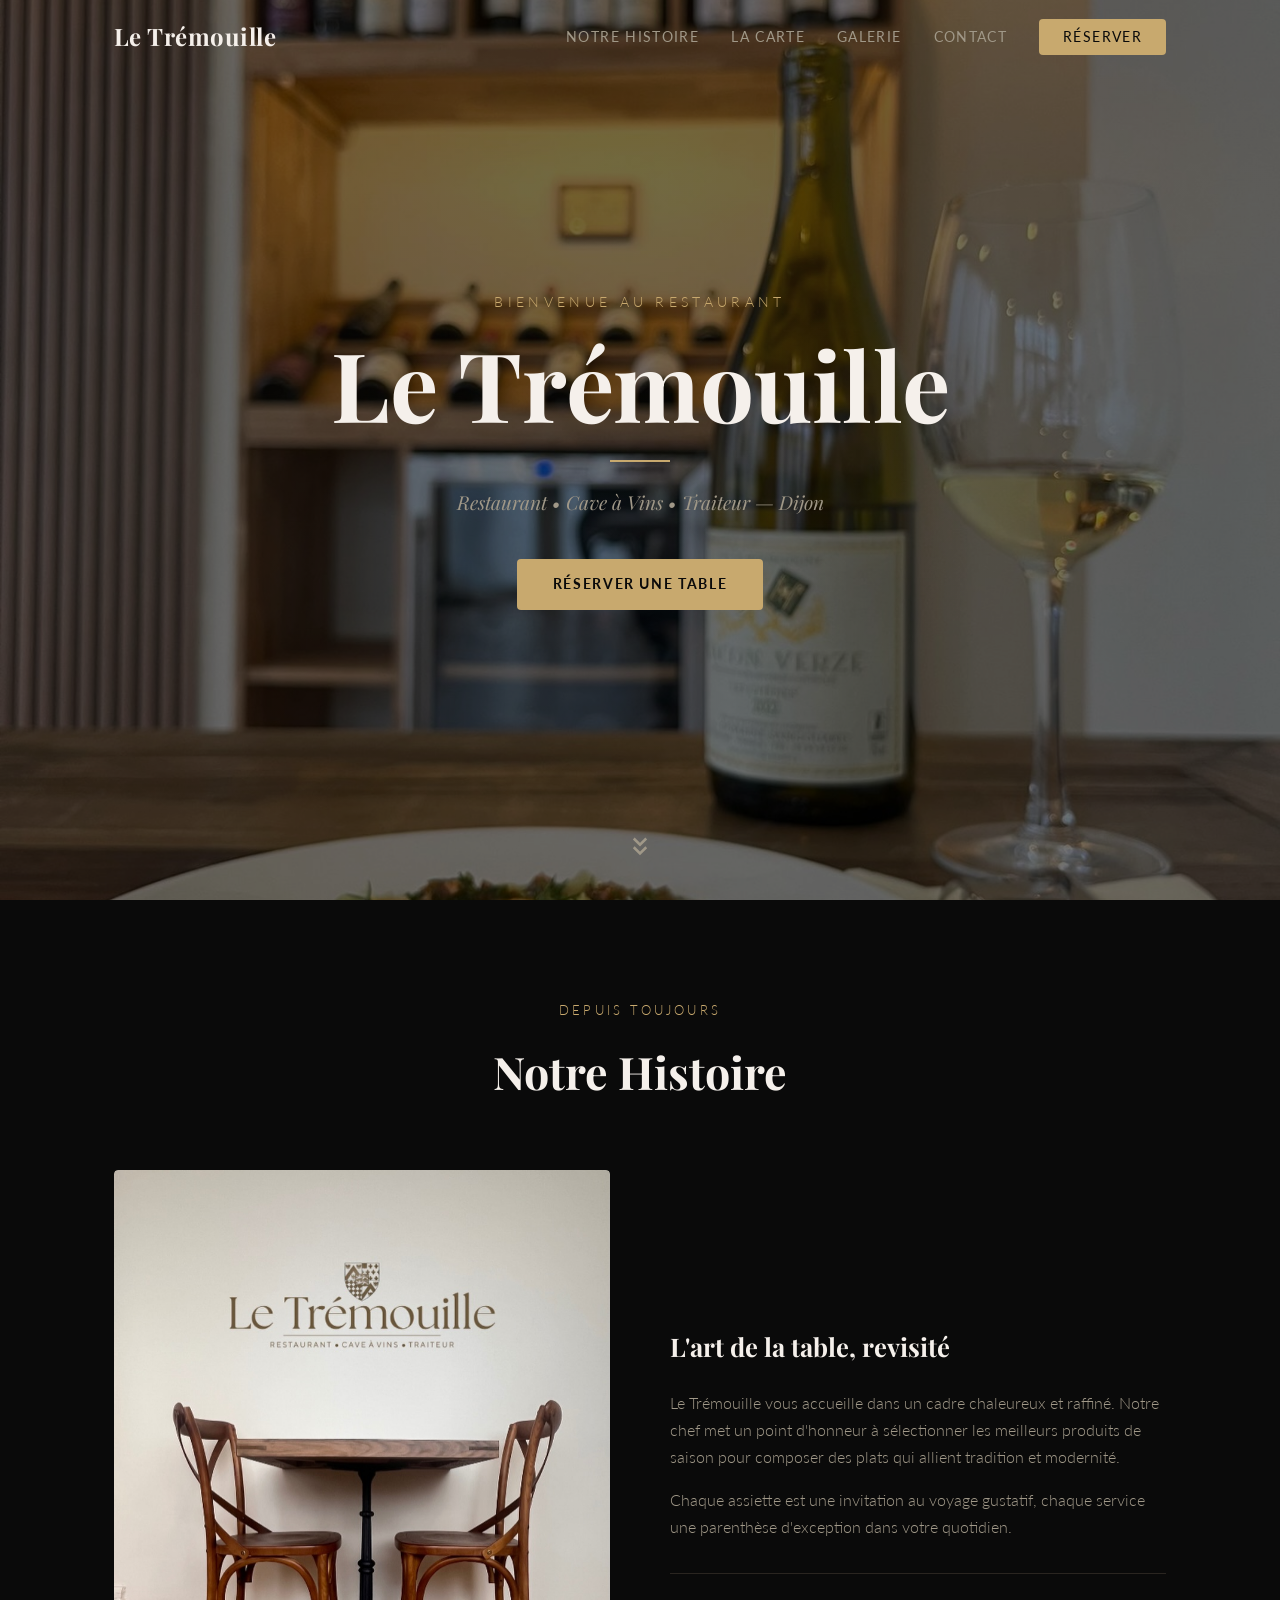
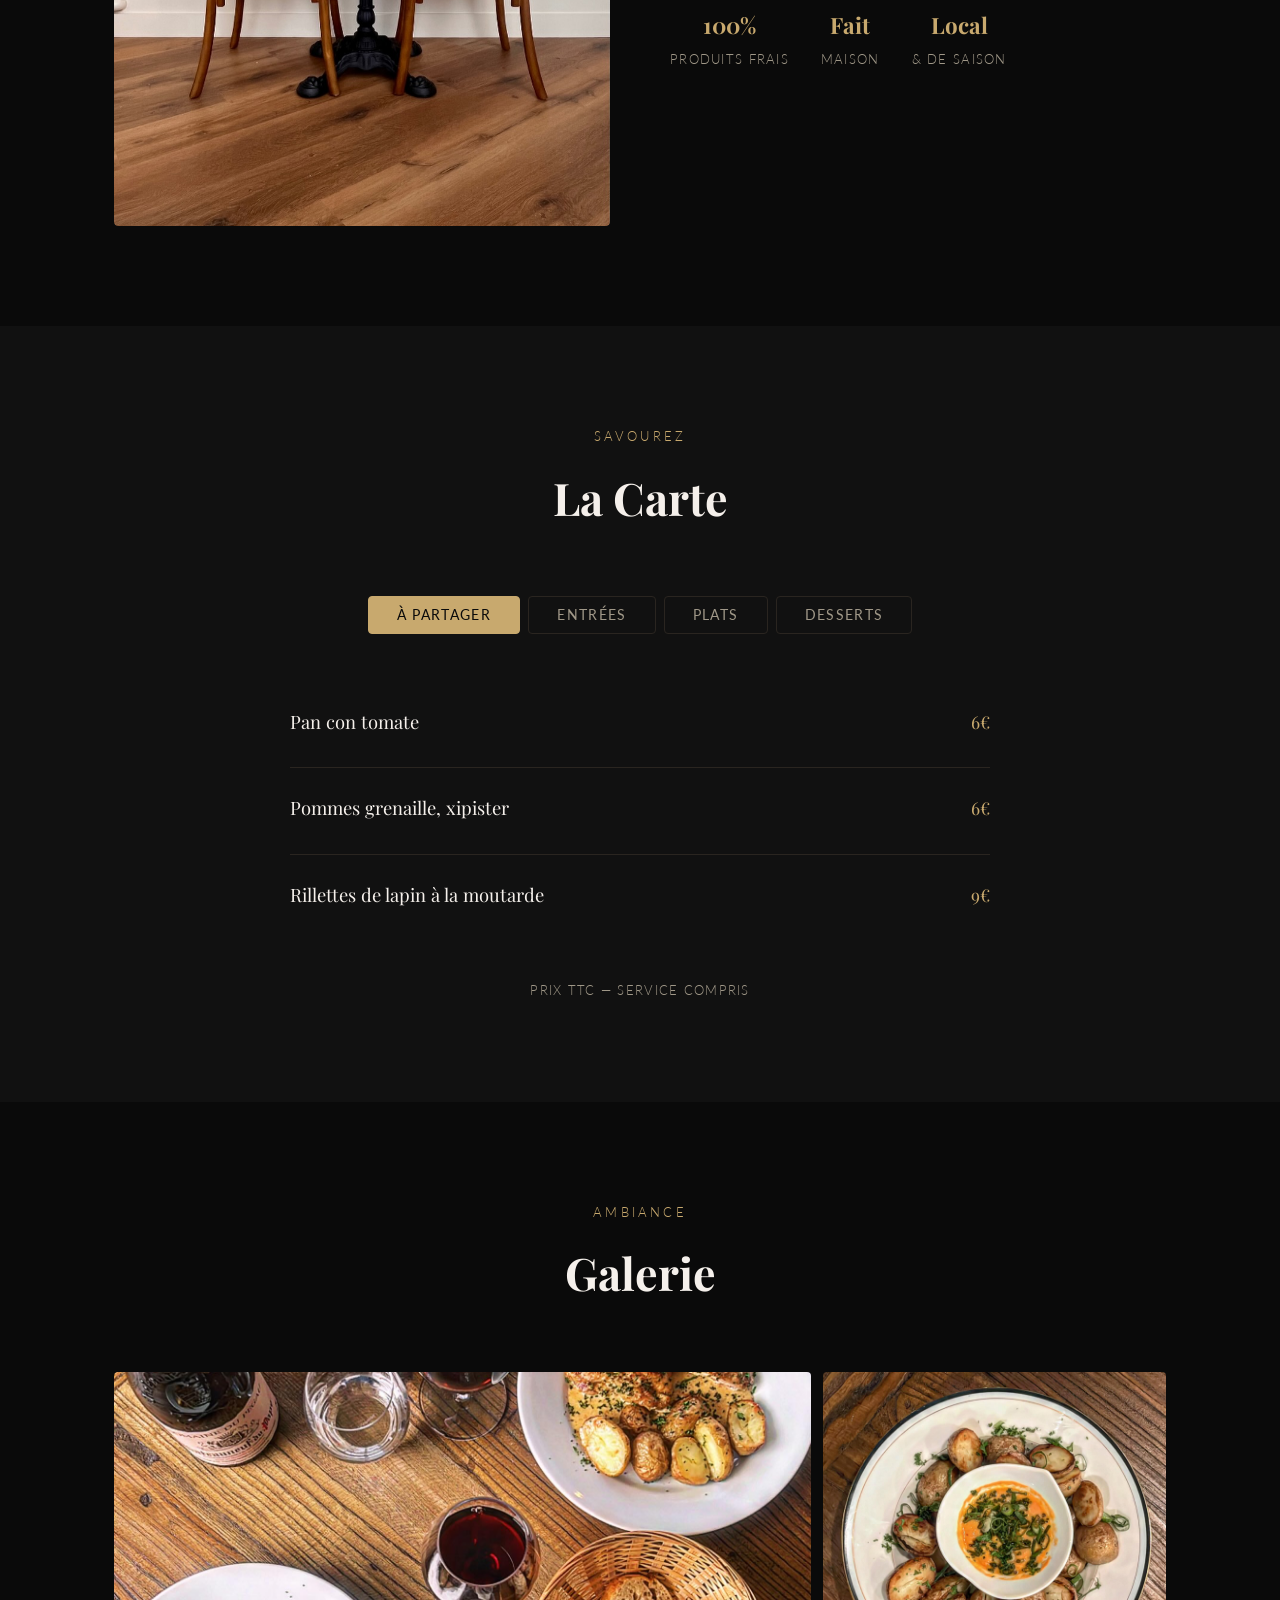
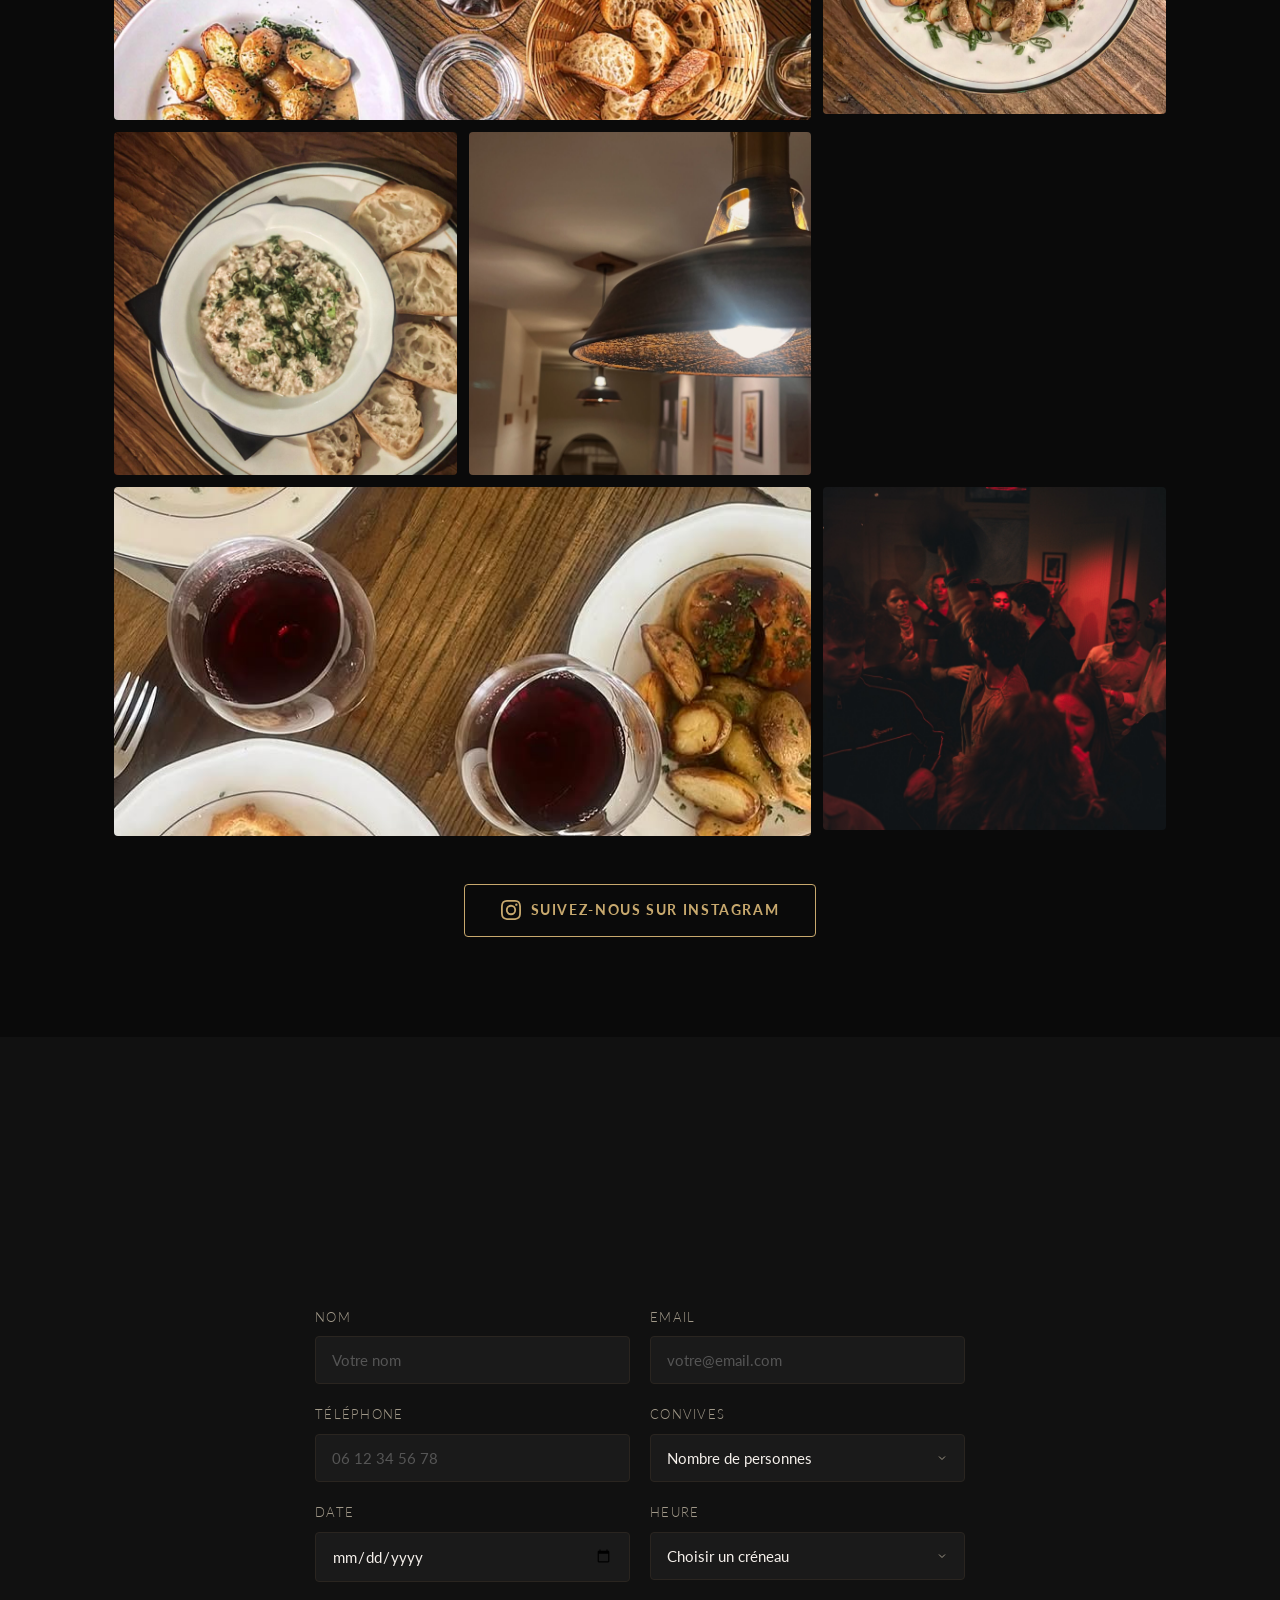
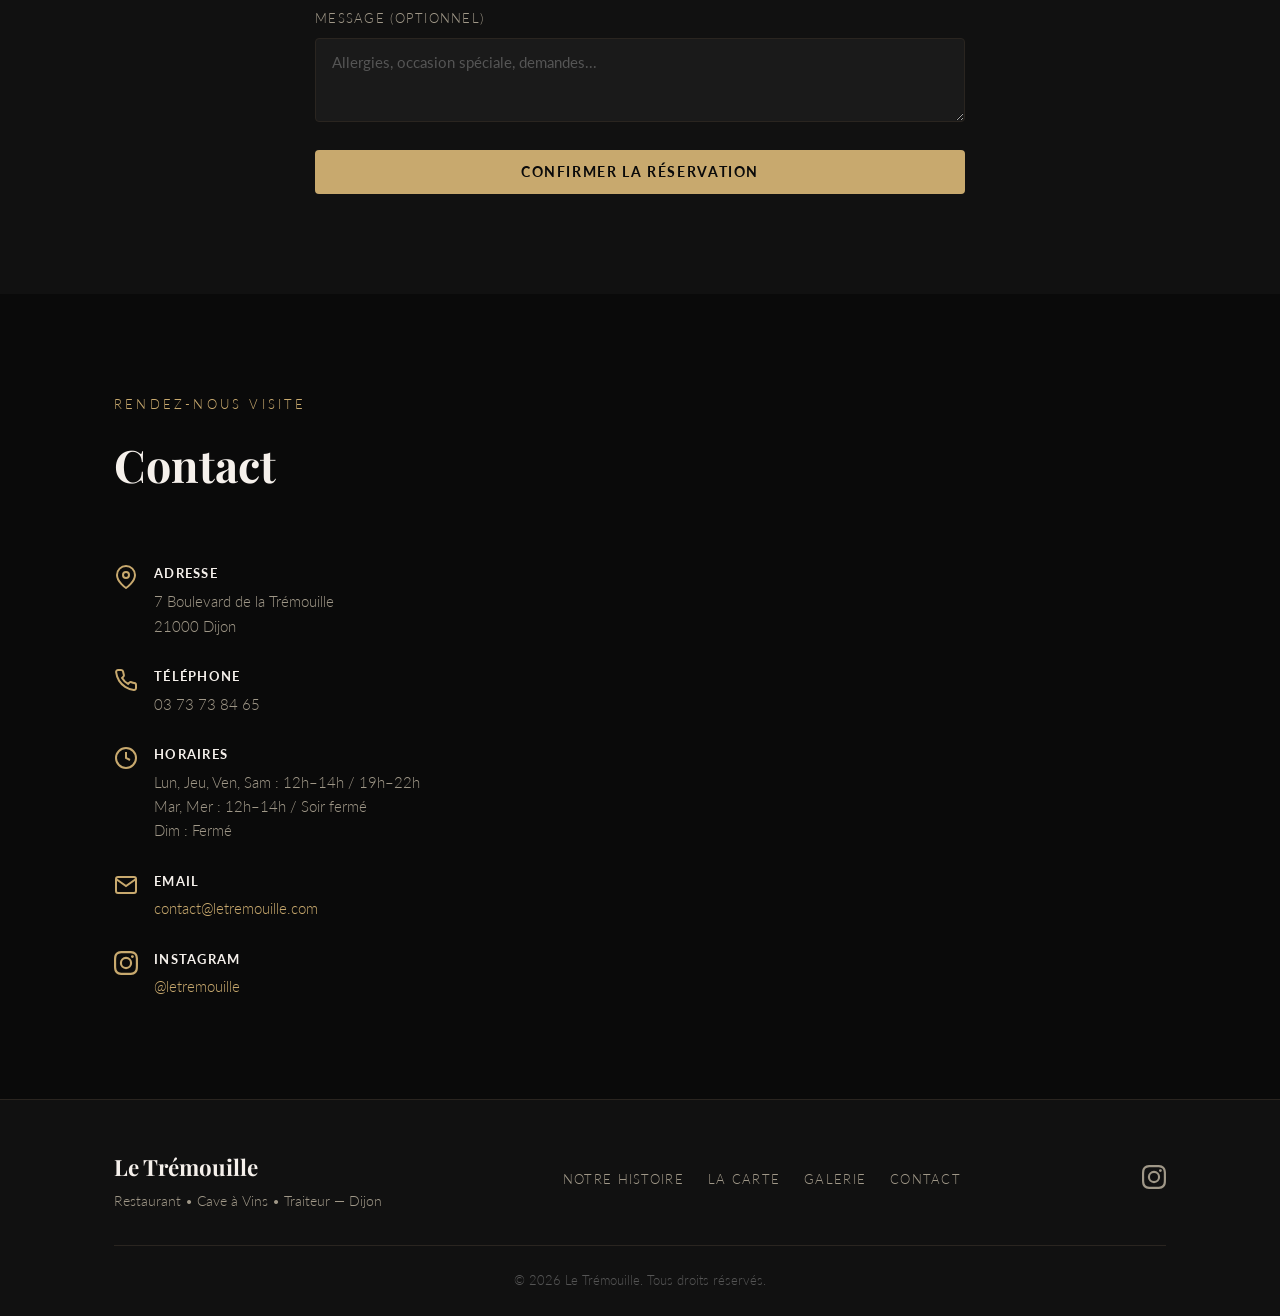
==== index.html @ d7b56e04 "Add all site files from LeTremouille source repo CNAME, index.html, style.css, script.js, images, ro" ====
<!DOCTYPE html>
<html lang="fr">
<head>
    <meta charset="UTF-8">
    <meta name="viewport" content="width=device-width, initial-scale=1.0">
    <title>Le Trémouille — Restaurant, Cave à Vins & Traiteur à Dijon</title>

    <!-- SEO Meta -->
    <meta name="description" content="Le Trémouille, restaurant, cave à vins et traiteur au 7 Boulevard de la Trémouille à Dijon. Cuisine locale et de saison, fait maison. Bœuf bourguignon, souris d'agneau, volaille sauce Gaston Gérard. Réservez en ligne.">
    <meta name="keywords" content="restaurant Dijon, Le Trémouille, cave à vins Dijon, traiteur Dijon, restaurant Boulevard Trémouille, cuisine bourguignonne, bœuf bourguignon, restaurant Bourgogne, gastronomie Dijon">
    <meta name="author" content="Le Trémouille">
    <meta name="robots" content="index, follow">
    <link rel="canonical" href="https://letremouille.fr/">

    <!-- Open Graph / Facebook -->
    <meta property="og:type" content="restaurant">
    <meta property="og:title" content="Le Trémouille — Restaurant, Cave à Vins & Traiteur à Dijon">
    <meta property="og:description" content="Cuisine locale et de saison au cœur de Dijon. Restaurant, cave à vins et traiteur. Réservez votre table en ligne.">
    <meta property="og:url" content="https://letremouille.fr/">
    <meta property="og:image" content="https://letremouille.fr/images/photo-01.jpg">
    <meta property="og:locale" content="fr_FR">
    <meta property="og:site_name" content="Le Trémouille">

    <!-- Twitter Card -->
    <meta name="twitter:card" content="summary_large_image">
    <meta name="twitter:title" content="Le Trémouille — Restaurant, Cave à Vins & Traiteur à Dijon">
    <meta name="twitter:description" content="Cuisine locale et de saison au cœur de Dijon. Réservez votre table en ligne.">
    <meta name="twitter:image" content="https://letremouille.fr/images/photo-01.jpg">

    <!-- Geo / Local SEO -->
    <meta name="geo.region" content="FR-21">
    <meta name="geo.placename" content="Dijon">
    <meta name="geo.position" content="47.322;5.034">
    <meta name="ICBM" content="47.322, 5.034">

    <!-- Schema.org JSON-LD -->
    <script type="application/ld+json">
    {
        "@context": "https://schema.org",
        "@type": "Restaurant",
        "name": "Le Trémouille",
        "description": "Restaurant, cave à vins et traiteur à Dijon. Cuisine locale, de saison, fait maison.",
        "url": "https://letremouille.fr",
        "telephone": "+33373738465",
        "email": "contact@letremouille.com",
        "address": {
            "@type": "PostalAddress",
            "streetAddress": "7 Boulevard de la Trémouille",
            "addressLocality": "Dijon",
            "postalCode": "21000",
            "addressCountry": "FR"
        },
        "geo": {
            "@type": "GeoCoordinates",
            "latitude": 47.322,
            "longitude": 5.034
        },
        "image": "https://letremouille.fr/images/photo-01.jpg",
        "servesCuisine": ["Française", "Bourguignonne"],
        "priceRange": "€€",
        "openingHoursSpecification": [
            {
                "@type": "OpeningHoursSpecification",
                "dayOfWeek": ["Monday", "Tuesday", "Wednesday", "Thursday", "Friday", "Saturday"],
                "opens": "12:00",
                "closes": "14:00"
            },
            {
                "@type": "OpeningHoursSpecification",
                "dayOfWeek": ["Monday", "Thursday", "Friday", "Saturday"],
                "opens": "19:00",
                "closes": "22:00"
            }
        ],
        "sameAs": [
            "https://www.instagram.com/letremouille/"
        ],
        "hasMenu": {
            "@type": "Menu",
            "hasMenuSection": [
                {
                    "@type": "MenuSection",
                    "name": "À Partager",
                    "hasMenuItem": [
                        {"@type": "MenuItem", "name": "Pan con tomate", "price": "6", "priceCurrency": "EUR"},
                        {"@type": "MenuItem", "name": "Pommes grenaille, xipister", "price": "6", "priceCurrency": "EUR"},
                        {"@type": "MenuItem", "name": "Rillettes de lapin à la moutarde", "price": "9", "priceCurrency": "EUR"}
                    ]
                },
                {
                    "@type": "MenuSection",
                    "name": "Plats",
                    "hasMenuItem": [
                        {"@type": "MenuItem", "name": "Haut de cuisse de volaille, sauce Gaston Gérard", "price": "17", "priceCurrency": "EUR"},
                        {"@type": "MenuItem", "name": "Traditionnel bœuf bourguignon", "price": "18", "priceCurrency": "EUR"},
                        {"@type": "MenuItem", "name": "Souris d'agneau, jus réduit au Ras el Hanout", "price": "28", "priceCurrency": "EUR"},
                        {"@type": "MenuItem", "name": "Pièce du boucher", "price": "22", "priceCurrency": "EUR"}
                    ]
                }
            ]
        }
    }
    </script>

    <link rel="stylesheet" href="style.css">
    <link rel="preconnect" href="https://fonts.googleapis.com">
    <link rel="preconnect" href="https://fonts.gstatic.com" crossorigin>
    <link href="https://fonts.googleapis.com/css2?family=Playfair+Display:ital,wght@0,400;0,700;1,400&family=Lato:wght@300;400;700&display=swap" rel="stylesheet">
</head>
<body>

    <!-- Navigation -->
    <nav id="navbar">
        <div class="nav-container">
            <a href="#hero" class="nav-logo">Le Trémouille</a>
            <button class="nav-toggle" aria-label="Menu">
                <span></span>
                <span></span>
                <span></span>
            </button>
            <ul class="nav-links">
                <li><a href="#about">Notre Histoire</a></li>
                <li><a href="#menu">La Carte</a></li>
                <li><a href="#gallery">Galerie</a></li>
                <li><a href="#contact">Contact</a></li>
                <li><a href="#reservation" class="btn-reserve">Réserver</a></li>
            </ul>
        </div>
    </nav>

    <!-- Hero -->
    <section id="hero">
        <div class="hero-overlay"></div>
        <div class="hero-content">
            <p class="hero-subtitle">Bienvenue au restaurant</p>
            <h1 class="hero-title">Le Trémouille</h1>
            <div class="hero-separator"></div>
            <p class="hero-tagline">Restaurant &bull; Cave à Vins &bull; Traiteur — Dijon</p>
            <a href="#reservation" class="btn btn-primary">Réserver une table</a>
        </div>
        <a href="#about" class="scroll-indicator" aria-label="Défiler vers le bas">
            <svg width="30" height="30" viewBox="0 0 24 24" fill="none" stroke="currentColor" stroke-width="2">
                <path d="M7 13l5 5 5-5M7 6l5 5 5-5"/>
            </svg>
        </a>
    </section>

    <!-- About -->
    <section id="about">
        <div class="container">
            <div class="section-header">
                <p class="section-subtitle">Depuis toujours</p>
                <h2 class="section-title">Notre Histoire</h2>
            </div>
            <div class="about-grid">
                <div class="about-image">
                    <img src="images/photo-08.jpg" alt="Le Trémouille — Restaurant, Cave à Vins, Traiteur à Dijon" loading="lazy">
                </div>
                <div class="about-text">
                    <h3>L'art de la table, revisité</h3>
                    <p>Le Trémouille vous accueille dans un cadre chaleureux et raffiné. Notre chef met un point d'honneur à sélectionner les meilleurs produits de saison pour composer des plats qui allient tradition et modernité.</p>
                    <p>Chaque assiette est une invitation au voyage gustatif, chaque service une parenthèse d'exception dans votre quotidien.</p>
                    <div class="about-features">
                        <div class="feature">
                            <span class="feature-number">100%</span>
                            <span class="feature-label">Produits frais</span>
                        </div>
                        <div class="feature">
                            <span class="feature-number">Fait</span>
                            <span class="feature-label">Maison</span>
                        </div>
                        <div class="feature">
                            <span class="feature-number">Local</span>
                            <span class="feature-label">& de saison</span>
                        </div>
                    </div>
                </div>
            </div>
        </div>
    </section>

    <!-- Menu -->
    <section id="menu">
        <div class="container">
            <div class="section-header">
                <p class="section-subtitle">Savourez</p>
                <h2 class="section-title">La Carte</h2>
            </div>

            <div class="menu-tabs">
                <button class="menu-tab active" data-tab="partager">À Partager</button>
                <button class="menu-tab" data-tab="entrees">Entrées</button>
                <button class="menu-tab" data-tab="plats">Plats</button>
                <button class="menu-tab" data-tab="desserts">Desserts</button>
            </div>

            <div class="menu-content">
                <div class="menu-panel active" id="partager">
                    <div class="menu-item">
                        <div class="menu-item-header">
                            <h4>Pan con tomate</h4>
                            <span class="menu-price">6€</span>
                        </div>
                    </div>
                    <div class="menu-item">
                        <div class="menu-item-header">
                            <h4>Pommes grenaille, xipister</h4>
                            <span class="menu-price">6€</span>
                        </div>
                    </div>
                    <div class="menu-item">
                        <div class="menu-item-header">
                            <h4>Rillettes de lapin à la moutarde</h4>
                            <span class="menu-price">9€</span>
                        </div>
                    </div>
                </div>

                <div class="menu-panel" id="entrees">
                    <div class="menu-item">
                        <div class="menu-item-header">
                            <h4>Œuf parfait</h4>
                            <span class="menu-price">10€</span>
                        </div>
                        <p>Escargots de Bourgogne, émulsion de persil frisé</p>
                    </div>
                    <div class="menu-item">
                        <div class="menu-item-header">
                            <h4>Gravlax de poisson blanc</h4>
                            <span class="menu-price">10€</span>
                        </div>
                        <p>Selon arrivage</p>
                    </div>
                    <div class="menu-item">
                        <div class="menu-item-header">
                            <h4>Velouté du moment</h4>
                            <span class="menu-price">9€</span>
                        </div>
                        <p>Émulsion lard, croûtons aillés</p>
                    </div>
                    <div class="menu-item">
                        <div class="menu-item-header">
                            <h4>Terrine de campagne à la pistache</h4>
                            <span class="menu-price">9€</span>
                        </div>
                        <p>Salade verte, cornichons</p>
                    </div>
                </div>

                <div class="menu-panel" id="plats">
                    <div class="menu-item">
                        <div class="menu-item-header">
                            <h4>Haut de cuisse de volaille</h4>
                            <span class="menu-price">17€</span>
                        </div>
                        <p>Sauce Gaston Gérard ou jus corsé</p>
                    </div>
                    <div class="menu-item">
                        <div class="menu-item-header">
                            <h4>Poisson d'arrivage</h4>
                            <span class="menu-price">18€</span>
                        </div>
                        <p>Émulsion d'ail noir</p>
                    </div>
                    <div class="menu-item">
                        <div class="menu-item-header">
                            <h4>Souris d'agneau</h4>
                            <span class="menu-price">28€</span>
                        </div>
                        <p>Jus réduit au Ras el Hanout</p>
                    </div>
                    <div class="menu-item">
                        <div class="menu-item-header">
                            <h4>Pièce du boucher</h4>
                            <span class="menu-price">22€</span>
                        </div>
                        <p>Jus brun</p>
                    </div>
                    <div class="menu-item">
                        <div class="menu-item-header">
                            <h4>Légume rôti du moment</h4>
                            <span class="menu-price">18€</span>
                        </div>
                        <p>Sauce Aurore</p>
                    </div>
                    <div class="menu-item">
                        <div class="menu-item-header">
                            <h4>Traditionnel bœuf bourguignon</h4>
                            <span class="menu-price">18€</span>
                        </div>
                        <p>Miroir de vin rouge</p>
                    </div>
                    <p class="menu-note">Tous nos plats sont servis avec garniture au choix : pommes grenaille, écrasé de pommes de terre à la ciboulette, petits pois-carottes, choux de Bruxelles, salade verte en vinaigrette à l'ancienne</p>
                </div>

                <div class="menu-panel" id="desserts">
                    <div class="menu-item">
                        <div class="menu-item-header">
                            <h4>Assiette de fromage du moment</h4>
                            <span class="menu-price">9€</span>
                        </div>
                    </div>
                    <div class="menu-item">
                        <div class="menu-item-header">
                            <h4>Tarte au citron</h4>
                            <span class="menu-price">9€</span>
                        </div>
                        <p>Meringue italienne, zeste de citron vert</p>
                    </div>
                    <div class="menu-item">
                        <div class="menu-item-header">
                            <h4>Véritable tiramisù</h4>
                            <span class="menu-price">9€</span>
                        </div>
                    </div>
                    <div class="menu-item">
                        <div class="menu-item-header">
                            <h4>Fruit rôti du moment</h4>
                            <span class="menu-price">9€</span>
                        </div>
                    </div>
                    <div class="menu-item">
                        <div class="menu-item-header">
                            <h4>Riz au lait</h4>
                            <span class="menu-price">9€</span>
                        </div>
                        <p>Caramel beurre salé</p>
                    </div>
                    <p class="menu-note">Menu ½ portion : Plat / Dessert au choix — 12€</p>
                </div>
            </div>
            <p class="menu-footer">Prix TTC — Service compris</p>
        </div>
    </section>

    <!-- Gallery -->
    <section id="gallery">
        <div class="container">
            <div class="section-header">
                <p class="section-subtitle">Ambiance</p>
                <h2 class="section-title">Galerie</h2>
            </div>
            <div class="gallery-grid">
                <div class="gallery-item gallery-item--wide">
                    <img src="images/photo-02.jpg" alt="Table conviviale avec plats et vin" loading="lazy">
                </div>
                <div class="gallery-item">
                    <img src="images/photo-03.jpg" alt="Pommes de terre rôties, sauce maison" loading="lazy">
                </div>
                <div class="gallery-item">
                    <img src="images/photo-06.jpg" alt="Rillettes et pain frais" loading="lazy">
                </div>
                <div class="gallery-item">
                    <img src="images/photo-07.jpg" alt="Décoration intérieure, luminaires" loading="lazy">
                </div>
                <div class="gallery-item gallery-item--wide">
                    <img src="images/photo-09.jpg" alt="Plats du jour et vin rouge" loading="lazy">
                </div>
                <div class="gallery-item">
                    <img src="images/photo-04.jpg" alt="Soirée ambiance au Trémouille" loading="lazy">
                </div>
            </div>
            <div class="gallery-cta">
                <a href="https://www.instagram.com/letremouille/" target="_blank" rel="noopener" class="btn btn-outline">
                    <svg width="20" height="20" viewBox="0 0 24 24" fill="currentColor"><path d="M12 2.163c3.204 0 3.584.012 4.85.07 3.252.148 4.771 1.691 4.919 4.919.058 1.265.069 1.645.069 4.849 0 3.205-.012 3.584-.069 4.849-.149 3.225-1.664 4.771-4.919 4.919-1.266.058-1.644.07-4.85.07-3.204 0-3.584-.012-4.849-.07-3.26-.149-4.771-1.699-4.919-4.92-.058-1.265-.07-1.644-.07-4.849 0-3.204.013-3.583.07-4.849.149-3.227 1.664-4.771 4.919-4.919 1.266-.057 1.645-.069 4.849-.069zM12 0C8.741 0 8.333.014 7.053.072 2.695.272.273 2.69.073 7.052.014 8.333 0 8.741 0 12c0 3.259.014 3.668.072 4.948.2 4.358 2.618 6.78 6.98 6.98C8.333 23.986 8.741 24 12 24c3.259 0 3.668-.014 4.948-.072 4.354-.2 6.782-2.618 6.979-6.98.059-1.28.073-1.689.073-4.948 0-3.259-.014-3.667-.072-4.947-.196-4.354-2.617-6.78-6.979-6.98C15.668.014 15.259 0 12 0zm0 5.838a6.162 6.162 0 100 12.324 6.162 6.162 0 000-12.324zM12 16a4 4 0 110-8 4 4 0 010 8zm6.406-11.845a1.44 1.44 0 100 2.881 1.44 1.44 0 000-2.881z"/></svg>
                    Suivez-nous sur Instagram
                </a>
            </div>
        </div>
    </section>

    <!-- Reservation -->
    <section id="reservation">
        <div class="container">
            <div class="section-header">
                <p class="section-subtitle">Votre table vous attend</p>
                <h2 class="section-title">Réservation</h2>
            </div>
            <form class="reservation-form" id="reservationForm" action="https://formsubmit.co/373d3daf9c777f425e74d77aba83aa0b" method="POST">
                <input type="hidden" name="_subject" value="Nouvelle réservation — Le Trémouille">
                <input type="hidden" name="_next" value="https://renesenses.github.io/LeTremouille/#reservation">
                <input type="hidden" name="_captcha" value="false">
                <input type="hidden" name="_template" value="table">
                <input type="hidden" name="_replyto" id="replyto">
                <input type="hidden" name="_autoresponse" value="Bonjour,

Nous avons bien reçu votre demande de réservation au restaurant Le Trémouille.

Sans nouvelle de notre part dans les 2 heures, votre réservation est confirmée.

À très bientôt !
L'équipe du Trémouille
7 Boulevard de la Trémouille, 21000 Dijon
03 73 73 84 65">
                <input type="text" name="_honey" style="display:none">
                <div class="form-row">
                    <div class="form-group">
                        <label for="name">Nom</label>
                        <input type="text" id="name" name="name" required placeholder="Votre nom">
                    </div>
                    <div class="form-group">
                        <label for="email">Email</label>
                        <input type="email" id="email" name="email" required placeholder="votre@email.com">
                    </div>
                </div>
                <div class="form-row">
                    <div class="form-group">
                        <label for="phone">Téléphone</label>
                        <input type="tel" id="phone" name="phone" required placeholder="06 12 34 56 78" pattern="^(?:(?:\+33|0033|0)\s*[1-9])(?:[\s.-]*\d{2}){4}$" title="Numéro de téléphone français valide (ex: 06 12 34 56 78)">
                    </div>
                    <div class="form-group">
                        <label for="guests">Convives</label>
                        <select id="guests" name="guests" required>
                            <option value="">Nombre de personnes</option>
                            <option value="1">1 personne</option>
                            <option value="2">2 personnes</option>
                            <option value="3">3 personnes</option>
                            <option value="4">4 personnes</option>
                            <option value="5">5 personnes</option>
                            <option value="6">6 personnes</option>
                            <option value="7+">7+ personnes</option>
                        </select>
                    </div>
                </div>
                <div class="form-row">
                    <div class="form-group">
                        <label for="date">Date</label>
                        <input type="date" id="date" name="date" required>
                        <span class="form-date-info" id="dateInfo"></span>
                    </div>
                    <div class="form-group">
                        <label for="time">Heure</label>
                        <select id="time" name="time" required>
                            <option value="">Choisir un créneau</option>
                            <option value="12:00">12h00</option>
                            <option value="12:30">12h30</option>
                            <option value="13:00">13h00</option>
                            <option value="13:30">13h30</option>
                            <option value="14:00">14h00</option>
                            <option value="19:00">19h00</option>
                            <option value="19:30">19h30</option>
                            <option value="20:00">20h00</option>
                            <option value="20:30">20h30</option>
                            <option value="21:00">21h00</option>
                            <option value="21:30">21h30</option>
                            <option value="22:00">22h00</option>
                        </select>
                    </div>
                </div>
                <div class="form-group full-width">
                    <label for="message">Message (optionnel)</label>
                    <textarea id="message" name="message" rows="3" placeholder="Allergies, occasion spéciale, demandes..."></textarea>
                </div>
                <button type="submit" class="btn btn-primary btn-full">Confirmer la réservation</button>
            </form>
        </div>
    </section>

    <!-- Contact -->
    <section id="contact">
        <div class="container">
            <div class="contact-grid">
                <div class="contact-info">
                    <div class="section-header section-header--left">
                        <p class="section-subtitle">Rendez-nous visite</p>
                        <h2 class="section-title">Contact</h2>
                    </div>
                    <div class="contact-details">
                        <div class="contact-item">
                            <svg width="24" height="24" viewBox="0 0 24 24" fill="none" stroke="currentColor" stroke-width="2"><path d="M21 10c0 7-9 13-9 13s-9-6-9-13a9 9 0 0118 0z"/><circle cx="12" cy="10" r="3"/></svg>
                            <div>
                                <strong>Adresse</strong>
                                <p>7 Boulevard de la Trémouille<br>21000 Dijon</p>
                            </div>
                        </div>
                        <div class="contact-item">
                            <svg width="24" height="24" viewBox="0 0 24 24" fill="none" stroke="currentColor" stroke-width="2"><path d="M22 16.92v3a2 2 0 01-2.18 2 19.79 19.79 0 01-8.63-3.07 19.5 19.5 0 01-6-6 19.79 19.79 0 01-3.07-8.67A2 2 0 014.11 2h3a2 2 0 012 1.72c.127.96.361 1.903.7 2.81a2 2 0 01-.45 2.11L8.09 9.91a16 16 0 006 6l1.27-1.27a2 2 0 012.11-.45c.907.339 1.85.573 2.81.7A2 2 0 0122 16.92z"/></svg>
                            <div>
                                <strong>Téléphone</strong>
                                <p>03 73 73 84 65</p>
                            </div>
                        </div>
                        <div class="contact-item">
                            <svg width="24" height="24" viewBox="0 0 24 24" fill="none" stroke="currentColor" stroke-width="2"><circle cx="12" cy="12" r="10"/><path d="M12 6v6l4 2"/></svg>
                            <div>
                                <strong>Horaires</strong>
                                <p>Lun, Jeu, Ven, Sam : 12h–14h / 19h–22h<br>Mar, Mer : 12h–14h / Soir fermé<br>Dim : Fermé</p>
                            </div>
                        </div>
                        <div class="contact-item">
                            <svg width="24" height="24" viewBox="0 0 24 24" fill="none" stroke="currentColor" stroke-width="2"><path d="M4 4h16c1.1 0 2 .9 2 2v12c0 1.1-.9 2-2 2H4c-1.1 0-2-.9-2-2V6c0-1.1.9-2 2-2z"/><path d="m22 6-10 7L2 6"/></svg>
                            <div>
                                <strong>Email</strong>
                                <p><a href="mailto:contact@letremouille.com">contact@letremouille.com</a></p>
                            </div>
                        </div>
                        <div class="contact-item">
                            <svg width="24" height="24" viewBox="0 0 24 24" fill="currentColor"><path d="M12 2.163c3.204 0 3.584.012 4.85.07 3.252.148 4.771 1.691 4.919 4.919.058 1.265.069 1.645.069 4.849 0 3.205-.012 3.584-.069 4.849-.149 3.225-1.664 4.771-4.919 4.919-1.266.058-1.644.07-4.85.07-3.204 0-3.584-.012-4.849-.07-3.26-.149-4.771-1.699-4.919-4.92-.058-1.265-.07-1.644-.07-4.849 0-3.204.013-3.583.07-4.849.149-3.227 1.664-4.771 4.919-4.919 1.266-.057 1.645-.069 4.849-.069zM12 0C8.741 0 8.333.014 7.053.072 2.695.272.273 2.69.073 7.052.014 8.333 0 8.741 0 12c0 3.259.014 3.668.072 4.948.2 4.358 2.618 6.78 6.98 6.98C8.333 23.986 8.741 24 12 24c3.259 0 3.668-.014 4.948-.072 4.354-.2 6.782-2.618 6.979-6.98.059-1.28.073-1.689.073-4.948 0-3.259-.014-3.667-.072-4.947-.196-4.354-2.617-6.78-6.979-6.98C15.668.014 15.259 0 12 0zm0 5.838a6.162 6.162 0 100 12.324 6.162 6.162 0 000-12.324zM12 16a4 4 0 110-8 4 4 0 010 8zm6.406-11.845a1.44 1.44 0 100 2.881 1.44 1.44 0 000-2.881z"/></svg>
                            <div>
                                <strong>Instagram</strong>
                                <p><a href="https://www.instagram.com/letremouille/" target="_blank" rel="noopener">@letremouille</a></p>
                            </div>
                        </div>
                    </div>
                </div>
                <div class="contact-map">
                    <iframe src="https://www.google.com/maps/embed?pb=!1m18!1m12!1m3!1d2709.8!2d5.0345!3d47.3220!2m3!1f0!2f0!3f0!3m2!1i1024!2i768!4f13.1!3m3!1m2!1s0x47f29d8cefce4e67%3A0x0!2s7+Boulevard+de+la+Tr%C3%A9mouille%2C+21000+Dijon!5e0!3m2!1sfr!2sfr!4v1700000000000" width="100%" height="400" style="border:0; border-radius:4px;" allowfullscreen="" loading="lazy" referrerpolicy="no-referrer-when-downgrade" title="Le Trémouille — Dijon"></iframe>
                </div>
            </div>
        </div>
    </section>

    <!-- Footer -->
    <footer id="footer">
        <div class="container">
            <div class="footer-content">
                <div class="footer-brand">
                    <h3>Le Trémouille</h3>
                    <p>Restaurant &bull; Cave à Vins &bull; Traiteur — Dijon</p>
                </div>
                <div class="footer-links">
                    <a href="#about">Notre Histoire</a>
                    <a href="#menu">La Carte</a>
                    <a href="#gallery">Galerie</a>
                    <a href="#contact">Contact</a>
                </div>
                <div class="footer-social">
                    <a href="https://www.instagram.com/letremouille/" target="_blank" rel="noopener" aria-label="Instagram">
                        <svg width="24" height="24" viewBox="0 0 24 24" fill="currentColor"><path d="M12 2.163c3.204 0 3.584.012 4.85.07 3.252.148 4.771 1.691 4.919 4.919.058 1.265.069 1.645.069 4.849 0 3.205-.012 3.584-.069 4.849-.149 3.225-1.664 4.771-4.919 4.919-1.266.058-1.644.07-4.85.07-3.204 0-3.584-.012-4.849-.07-3.26-.149-4.771-1.699-4.919-4.92-.058-1.265-.07-1.644-.07-4.849 0-3.204.013-3.583.07-4.849.149-3.227 1.664-4.771 4.919-4.919 1.266-.057 1.645-.069 4.849-.069zM12 0C8.741 0 8.333.014 7.053.072 2.695.272.273 2.69.073 7.052.014 8.333 0 8.741 0 12c0 3.259.014 3.668.072 4.948.2 4.358 2.618 6.78 6.98 6.98C8.333 23.986 8.741 24 12 24c3.259 0 3.668-.014 4.948-.072 4.354-.2 6.782-2.618 6.979-6.98.059-1.28.073-1.689.073-4.948 0-3.259-.014-3.667-.072-4.947-.196-4.354-2.617-6.78-6.979-6.98C15.668.014 15.259 0 12 0zm0 5.838a6.162 6.162 0 100 12.324 6.162 6.162 0 000-12.324zM12 16a4 4 0 110-8 4 4 0 010 8zm6.406-11.845a1.44 1.44 0 100 2.881 1.44 1.44 0 000-2.881z"/></svg>
                    </a>
                </div>
            </div>
            <div class="footer-bottom">
                <p>&copy; 2026 Le Trémouille. Tous droits réservés.</p>
            </div>
        </div>
    </footer>

    <!-- Ardoise du jour -->
    <div id="ardoise-overlay" class="ardoise-overlay" aria-hidden="true">
        <div class="ardoise" role="dialog" aria-labelledby="ardoise-title" aria-modal="true">
            <button class="ardoise-close" aria-label="Fermer">&times;</button>
            <div class="ardoise-header">
                <p class="ardoise-date"></p>
                <h2 id="ardoise-title" class="ardoise-title">L'ardoise du jour</h2>
                <div class="ardoise-separator"></div>
            </div>
            <div class="ardoise-content"></div>
            <div class="ardoise-footer"><p>Bon appétit !</p></div>
        </div>
    </div>

    <script src="script.js"></script>
    <script src="ardoise.js"></script>
</body>
</html>
---- style.css ----
/* ===== VARIABLES ===== */
:root {
    --color-bg: #0a0a0a;
    --color-bg-alt: #111111;
    --color-bg-card: #1a1a1a;
    --color-text: #f5f0eb;
    --color-text-muted: #a09888;
    --color-accent: #c8a96e;
    --color-accent-light: #dfc08a;
    --color-border: #2a2520;
    --font-display: 'Playfair Display', Georgia, serif;
    --font-body: 'Lato', -apple-system, sans-serif;
    --transition: 0.3s ease;
    --radius: 4px;
}

/* ===== RESET ===== */
*, *::before, *::after {
    margin: 0;
    padding: 0;
    box-sizing: border-box;
}

html {
    scroll-behavior: smooth;
    scroll-padding-top: 80px;
}

body {
    font-family: var(--font-body);
    background: var(--color-bg);
    color: var(--color-text);
    line-height: 1.7;
    font-weight: 300;
    -webkit-font-smoothing: antialiased;
}

a {
    color: var(--color-accent);
    text-decoration: none;
    transition: color var(--transition);
}

a:hover {
    color: var(--color-accent-light);
}

img {
    max-width: 100%;
    display: block;
}

/* ===== LAYOUT ===== */
.container {
    max-width: 1100px;
    margin: 0 auto;
    padding: 0 24px;
}

/* ===== NAVIGATION ===== */
#navbar {
    position: fixed;
    top: 0;
    left: 0;
    right: 0;
    z-index: 1000;
    background: transparent;
    transition: background var(--transition), box-shadow var(--transition);
}

#navbar.scrolled {
    background: rgba(10, 10, 10, 0.95);
    backdrop-filter: blur(10px);
    box-shadow: 0 1px 0 var(--color-border);
}

.nav-container {
    max-width: 1100px;
    margin: 0 auto;
    padding: 0 24px;
    display: flex;
    align-items: center;
    justify-content: space-between;
    height: 72px;
}

.nav-logo {
    font-family: var(--font-display);
    font-size: 1.5rem;
    color: var(--color-text) !important;
    font-weight: 700;
    letter-spacing: 0.02em;
}

.nav-links {
    display: flex;
    list-style: none;
    align-items: center;
    gap: 32px;
}

.nav-links a {
    color: var(--color-text-muted);
    font-size: 0.85rem;
    font-weight: 400;
    text-transform: uppercase;
    letter-spacing: 0.1em;
    transition: color var(--transition);
}

.nav-links a:hover {
    color: var(--color-text);
}

.btn-reserve {
    background: var(--color-accent) !important;
    color: var(--color-bg) !important;
    padding: 10px 24px;
    border-radius: var(--radius);
    font-weight: 700;
    transition: background var(--transition) !important;
}

.btn-reserve:hover {
    background: var(--color-accent-light) !important;
}

/* Mobile toggle */
.nav-toggle {
    display: none;
    flex-direction: column;
    gap: 5px;
    background: none;
    border: none;
    cursor: pointer;
    padding: 4px;
}

.nav-toggle span {
    width: 24px;
    height: 2px;
    background: var(--color-text);
    transition: var(--transition);
}

/* ===== HERO ===== */
#hero {
    position: relative;
    height: 100vh;
    min-height: 600px;
    display: flex;
    align-items: center;
    justify-content: center;
    text-align: center;
    background: url('images/photo-01.jpg') center/cover no-repeat;
    overflow: hidden;
}

#hero::before {
    content: '';
    position: absolute;
    inset: 0;
    background:
        radial-gradient(ellipse at 20% 50%, rgba(200, 169, 110, 0.08) 0%, transparent 60%),
        radial-gradient(ellipse at 80% 20%, rgba(200, 169, 110, 0.05) 0%, transparent 50%);
}

.hero-overlay {
    position: absolute;
    inset: 0;
    background: rgba(0, 0, 0, 0.55);
}

.hero-content {
    position: relative;
    z-index: 2;
    padding: 0 24px;
}

.hero-subtitle {
    font-family: var(--font-body);
    font-size: 0.9rem;
    text-transform: uppercase;
    letter-spacing: 0.3em;
    color: var(--color-accent);
    margin-bottom: 16px;
}

.hero-title {
    font-family: var(--font-display);
    font-size: clamp(3rem, 8vw, 6rem);
    font-weight: 700;
    line-height: 1.1;
    margin-bottom: 24px;
    color: var(--color-text);
}

.hero-separator {
    width: 60px;
    height: 2px;
    background: var(--color-accent);
    margin: 0 auto 24px;
}

.hero-tagline {
    font-family: var(--font-display);
    font-style: italic;
    font-size: 1.2rem;
    color: var(--color-text-muted);
    margin-bottom: 40px;
}

/* Scroll indicator */
.scroll-indicator {
    position: absolute;
    bottom: 32px;
    left: 50%;
    transform: translateX(-50%);
    color: var(--color-text-muted);
    animation: bounce 2s infinite;
    z-index: 2;
}

@keyframes bounce {
    0%, 20%, 50%, 80%, 100% { transform: translateX(-50%) translateY(0); }
    40% { transform: translateX(-50%) translateY(-8px); }
    60% { transform: translateX(-50%) translateY(-4px); }
}

/* ===== BUTTONS ===== */
.btn {
    display: inline-flex;
    align-items: center;
    gap: 10px;
    padding: 14px 36px;
    font-family: var(--font-body);
    font-size: 0.85rem;
    font-weight: 700;
    text-transform: uppercase;
    letter-spacing: 0.12em;
    border-radius: var(--radius);
    border: none;
    cursor: pointer;
    transition: all var(--transition);
}

.btn-primary {
    background: var(--color-accent);
    color: var(--color-bg);
}

.btn-primary:hover {
    background: var(--color-accent-light);
    color: var(--color-bg);
}

.btn-outline {
    background: transparent;
    color: var(--color-accent);
    border: 1px solid var(--color-accent);
}

.btn-outline:hover {
    background: var(--color-accent);
    color: var(--color-bg);
}

.btn-full {
    width: 100%;
    justify-content: center;
}

/* ===== SECTIONS ===== */
section {
    padding: 100px 0;
}

.section-header {
    text-align: center;
    margin-bottom: 60px;
}

.section-header--left {
    text-align: left;
}

.section-subtitle {
    font-size: 0.8rem;
    text-transform: uppercase;
    letter-spacing: 0.25em;
    color: var(--color-accent);
    margin-bottom: 12px;
}

.section-title {
    font-family: var(--font-display);
    font-size: clamp(2rem, 4vw, 2.8rem);
    font-weight: 700;
    color: var(--color-text);
}

/* ===== ABOUT ===== */
#about {
    background: var(--color-bg);
}

.about-grid {
    display: grid;
    grid-template-columns: 1fr 1fr;
    gap: 60px;
    align-items: center;
}

.about-image {
    border-radius: var(--radius);
    overflow: hidden;
}

.about-image img {
    width: 100%;
    height: 100%;
    object-fit: cover;
    border-radius: var(--radius);
}

.about-text h3 {
    font-family: var(--font-display);
    font-size: 1.6rem;
    margin-bottom: 20px;
    color: var(--color-text);
}

.about-text p {
    color: var(--color-text-muted);
    margin-bottom: 16px;
    font-size: 1rem;
}

.about-features {
    display: flex;
    gap: 32px;
    margin-top: 32px;
    padding-top: 32px;
    border-top: 1px solid var(--color-border);
}

.feature {
    text-align: center;
}

.feature-number {
    display: block;
    font-family: var(--font-display);
    font-size: 1.4rem;
    font-weight: 700;
    color: var(--color-accent);
}

.feature-label {
    font-size: 0.8rem;
    text-transform: uppercase;
    letter-spacing: 0.1em;
    color: var(--color-text-muted);
}

/* ===== MENU ===== */
#menu {
    background: var(--color-bg-alt);
}

.menu-tabs {
    display: flex;
    justify-content: center;
    gap: 8px;
    margin-bottom: 48px;
    flex-wrap: wrap;
}

.menu-tab {
    background: transparent;
    border: 1px solid var(--color-border);
    color: var(--color-text-muted);
    padding: 10px 28px;
    font-family: var(--font-body);
    font-size: 0.85rem;
    text-transform: uppercase;
    letter-spacing: 0.1em;
    cursor: pointer;
    border-radius: var(--radius);
    transition: all var(--transition);
}

.menu-tab:hover {
    border-color: var(--color-accent);
    color: var(--color-accent);
}

.menu-tab.active {
    background: var(--color-accent);
    border-color: var(--color-accent);
    color: var(--color-bg);
}

.menu-panel {
    display: none;
    max-width: 700px;
    margin: 0 auto;
}

.menu-panel.active {
    display: block;
    animation: fadeIn 0.4s ease;
}

@keyframes fadeIn {
    from { opacity: 0; transform: translateY(8px); }
    to { opacity: 1; transform: translateY(0); }
}

.menu-item {
    padding: 24px 0;
    border-bottom: 1px solid var(--color-border);
}

.menu-item:last-child {
    border-bottom: none;
}

.menu-item-header {
    display: flex;
    justify-content: space-between;
    align-items: baseline;
    margin-bottom: 6px;
}

.menu-item h4 {
    font-family: var(--font-display);
    font-size: 1.15rem;
    font-weight: 400;
    color: var(--color-text);
}

.menu-price {
    font-family: var(--font-display);
    font-size: 1.1rem;
    color: var(--color-accent);
    white-space: nowrap;
    margin-left: 16px;
}

.menu-item p {
    font-size: 0.9rem;
    color: var(--color-text-muted);
}

.menu-note {
    margin-top: 24px;
    padding: 16px 20px;
    font-size: 0.85rem;
    font-style: italic;
    color: var(--color-text-muted);
    border-left: 2px solid var(--color-accent);
    line-height: 1.6;
}

.menu-footer {
    text-align: center;
    margin-top: 40px;
    font-size: 0.8rem;
    text-transform: uppercase;
    letter-spacing: 0.1em;
    color: var(--color-text-muted);
}

/* ===== GALLERY ===== */
#gallery {
    background: var(--color-bg);
}

.gallery-grid {
    display: grid;
    grid-template-columns: repeat(3, 1fr);
    gap: 12px;
}

.gallery-item {
    border-radius: var(--radius);
    overflow: hidden;
    aspect-ratio: 1;
}

.gallery-item--wide {
    grid-column: span 2;
    aspect-ratio: 2 / 1;
}

.gallery-item img {
    width: 100%;
    height: 100%;
    object-fit: cover;
    transition: transform 0.5s ease;
}

.gallery-item:hover img {
    transform: scale(1.05);
}

.gallery-cta {
    text-align: center;
    margin-top: 48px;
}

/* ===== PLACEHOLDER IMAGES ===== */
.placeholder-img {
    display: flex;
    flex-direction: column;
    align-items: center;
    justify-content: center;
    gap: 12px;
    background: var(--color-bg-card);
    border: 1px dashed var(--color-border);
    border-radius: var(--radius);
    min-height: 300px;
    color: var(--color-text-muted);
    transition: all var(--transition);
}

.placeholder-img:hover {
    border-color: var(--color-accent);
    background: #1f1d1a;
}

.placeholder-img svg {
    opacity: 0.4;
}

.placeholder-img span {
    font-size: 0.8rem;
    text-transform: uppercase;
    letter-spacing: 0.1em;
    opacity: 0.5;
}

/* ===== RESERVATION ===== */
#reservation {
    background: var(--color-bg-alt);
}

.reservation-form {
    max-width: 650px;
    margin: 0 auto;
}

.form-row {
    display: grid;
    grid-template-columns: 1fr 1fr;
    gap: 20px;
    margin-bottom: 20px;
}

.form-group {
    display: flex;
    flex-direction: column;
}

.form-group.full-width {
    margin-bottom: 28px;
}

.form-group label {
    font-size: 0.8rem;
    text-transform: uppercase;
    letter-spacing: 0.1em;
    color: var(--color-text-muted);
    margin-bottom: 8px;
}

.form-group input,
.form-group select,
.form-group textarea {
    background: var(--color-bg-card);
    border: 1px solid var(--color-border);
    border-radius: var(--radius);
    padding: 14px 16px;
    font-family: var(--font-body);
    font-size: 0.95rem;
    color: var(--color-text);
    transition: border-color var(--transition);
}

.form-group input::placeholder,
.form-group textarea::placeholder {
    color: #555;
}

.form-group input:focus,
.form-group select:focus,
.form-group textarea:focus {
    outline: none;
    border-color: var(--color-accent);
}

.form-group select {
    cursor: pointer;
    appearance: none;
    background-image: url("data:image/svg+xml,%3Csvg xmlns='http://www.w3.org/2000/svg' width='12' height='12' viewBox='0 0 24 24' fill='none' stroke='%23a09888' stroke-width='2'%3E%3Cpath d='M6 9l6 6 6-6'/%3E%3C/svg%3E");
    background-repeat: no-repeat;
    background-position: right 16px center;
    padding-right: 40px;
}

.form-group select option {
    background: var(--color-bg-card);
    color: var(--color-text);
}

.form-date-info {
    display: block;
    margin-top: 6px;
    font-size: 0.85rem;
    line-height: 1.3;
}

.form-date-info.info-closed {
    color: #c0392b;
}

.form-date-info.info-lunch {
    color: var(--color-accent, #c8a97e);
}

.form-group textarea {
    resize: vertical;
}

/* ===== CONTACT ===== */
#contact {
    background: var(--color-bg);
}

.contact-grid {
    display: grid;
    grid-template-columns: 1fr 1fr;
    gap: 60px;
    align-items: start;
}

.contact-details {
    display: flex;
    flex-direction: column;
    gap: 28px;
    margin-top: 8px;
}

.contact-item {
    display: flex;
    gap: 16px;
    align-items: flex-start;
}

.contact-item svg {
    flex-shrink: 0;
    color: var(--color-accent);
    margin-top: 2px;
}

.contact-item strong {
    display: block;
    font-size: 0.8rem;
    text-transform: uppercase;
    letter-spacing: 0.1em;
    color: var(--color-text);
    margin-bottom: 4px;
}

.contact-item p {
    color: var(--color-text-muted);
    font-size: 0.95rem;
    line-height: 1.6;
}

.contact-map {
    border-radius: var(--radius);
    overflow: hidden;
}

.placeholder-map {
    min-height: 400px;
}

/* ===== FOOTER ===== */
#footer {
    background: var(--color-bg-alt);
    padding: 48px 0 24px;
    border-top: 1px solid var(--color-border);
}

.footer-content {
    display: flex;
    justify-content: space-between;
    align-items: center;
    padding-bottom: 32px;
    border-bottom: 1px solid var(--color-border);
    margin-bottom: 24px;
}

.footer-brand h3 {
    font-family: var(--font-display);
    font-size: 1.4rem;
    color: var(--color-text);
    margin-bottom: 4px;
}

.footer-brand p {
    font-size: 0.85rem;
    color: var(--color-text-muted);
}

.footer-links {
    display: flex;
    gap: 24px;
}

.footer-links a {
    font-size: 0.8rem;
    text-transform: uppercase;
    letter-spacing: 0.1em;
    color: var(--color-text-muted);
}

.footer-links a:hover {
    color: var(--color-text);
}

.footer-social a {
    color: var(--color-text-muted);
    transition: color var(--transition);
}

.footer-social a:hover {
    color: var(--color-accent);
}

.footer-bottom {
    text-align: center;
}

.footer-bottom p {
    font-size: 0.8rem;
    color: #555;
}

/* ===== ANIMATIONS - Scroll reveal ===== */
.reveal {
    opacity: 0;
    transform: translateY(30px);
    transition: opacity 0.6s ease, transform 0.6s ease;
}

.reveal.visible {
    opacity: 1;
    transform: translateY(0);
}

/* ===== CONFIRMATION MESSAGE ===== */
.form-success {
    text-align: center;
    padding: 40px;
    animation: fadeIn 0.5s ease;
}

.form-success h3 {
    font-family: var(--font-display);
    font-size: 1.6rem;
    color: var(--color-accent);
    margin-bottom: 12px;
}

.form-success p {
    color: var(--color-text-muted);
}

/* ===== ARDOISE DU JOUR ===== */
.ardoise-overlay {
    position: fixed;
    inset: 0;
    z-index: 2000;
    background: rgba(0, 0, 0, 0.7);
    backdrop-filter: blur(4px);
    display: flex;
    align-items: center;
    justify-content: center;
    opacity: 0;
    visibility: hidden;
    transition: opacity 0.4s ease, visibility 0.4s ease;
}

.ardoise-overlay.active {
    opacity: 1;
    visibility: visible;
}

.ardoise {
    position: relative;
    width: 92%;
    max-width: 520px;
    max-height: 85vh;
    overflow-y: auto;
    background:
        linear-gradient(135deg, rgba(255,255,255,0.03) 0%, transparent 50%),
        linear-gradient(215deg, rgba(255,255,255,0.02) 0%, transparent 40%),
        #1a2a1a;
    border: 8px solid #5c3d2e;
    outline: 3px solid #3e2a1e;
    border-radius: 6px;
    padding: 40px 36px 32px;
    box-shadow: 0 20px 60px rgba(0, 0, 0, 0.6), inset 0 1px 0 rgba(255,255,255,0.05);
    transform: scale(0.9);
    opacity: 0;
    transition: transform 0.4s ease, opacity 0.4s ease;
}

.ardoise-overlay.active .ardoise {
    transform: scale(1);
    opacity: 1;
}

.ardoise-close {
    position: absolute;
    top: 10px;
    right: 14px;
    background: none;
    border: none;
    color: #a09888;
    font-size: 2rem;
    cursor: pointer;
    line-height: 1;
    transition: color var(--transition);
}

.ardoise-close:hover {
    color: #e8e0d0;
}

.ardoise-header {
    text-align: center;
    margin-bottom: 24px;
}

.ardoise-date {
    font-size: 0.8rem;
    text-transform: uppercase;
    letter-spacing: 0.2em;
    color: #a09888;
    margin-bottom: 8px;
}

.ardoise-title {
    font-family: var(--font-display);
    font-size: 1.8rem;
    font-weight: 700;
    color: #e8e0d0;
}

.ardoise-separator {
    width: 50px;
    height: 2px;
    background: #c8a96e;
    margin: 12px auto 0;
}

.ardoise-category {
    margin-bottom: 20px;
}

.ardoise-category-title {
    font-family: var(--font-display);
    font-size: 1rem;
    font-weight: 700;
    text-transform: uppercase;
    letter-spacing: 0.15em;
    color: #c8a96e;
    margin-bottom: 10px;
    padding-bottom: 6px;
    border-bottom: 1px solid rgba(200, 169, 110, 0.25);
}

.ardoise-item {
    display: flex;
    justify-content: space-between;
    align-items: baseline;
    padding: 6px 0;
}

.ardoise-item-info {
    flex: 1;
    min-width: 0;
}

.ardoise-item-name {
    font-family: var(--font-display);
    font-size: 1.05rem;
    color: #e8e0d0;
}

.ardoise-item-desc {
    font-size: 0.85rem;
    color: #a09888;
    font-style: italic;
}

.ardoise-item-price {
    font-family: var(--font-display);
    font-size: 1rem;
    color: #c8a96e;
    white-space: nowrap;
    margin-left: 16px;
}

.ardoise-footer {
    text-align: center;
    margin-top: 24px;
    padding-top: 16px;
    border-top: 1px solid rgba(200, 169, 110, 0.2);
}

.ardoise-footer p {
    font-family: var(--font-display);
    font-style: italic;
    font-size: 1rem;
    color: #a09888;
}

/* ===== RESPONSIVE ===== */
@media (max-width: 768px) {
    .nav-toggle {
        display: flex;
    }

    .nav-links {
        position: fixed;
        top: 0;
        right: -100%;
        width: 280px;
        height: 100vh;
        background: var(--color-bg-alt);
        flex-direction: column;
        padding: 80px 32px 32px;
        gap: 24px;
        transition: right var(--transition);
        box-shadow: -4px 0 20px rgba(0,0,0,0.5);
    }

    .nav-links.open {
        right: 0;
    }

    .about-grid,
    .contact-grid {
        grid-template-columns: 1fr;
        gap: 40px;
    }

    .about-features {
        justify-content: center;
    }

    .gallery-grid {
        grid-template-columns: 1fr 1fr;
    }

    .gallery-item--wide {
        grid-column: span 2;
    }

    .form-row {
        grid-template-columns: 1fr;
        gap: 16px;
    }

    .footer-content {
        flex-direction: column;
        gap: 24px;
        text-align: center;
    }

    .footer-links {
        flex-wrap: wrap;
        justify-content: center;
    }

    section {
        padding: 72px 0;
    }

    .ardoise {
        padding: 28px 20px 24px;
    }

    .ardoise-title {
        font-size: 1.5rem;
    }
}

@media (max-width: 480px) {
    .gallery-grid {
        grid-template-columns: 1fr;
    }

    .gallery-item--wide {
        grid-column: span 1;
        aspect-ratio: 16 / 9;
    }

    .gallery-item {
        aspect-ratio: 4 / 3;
    }

    .hero-title {
        font-size: 2.6rem;
    }
}
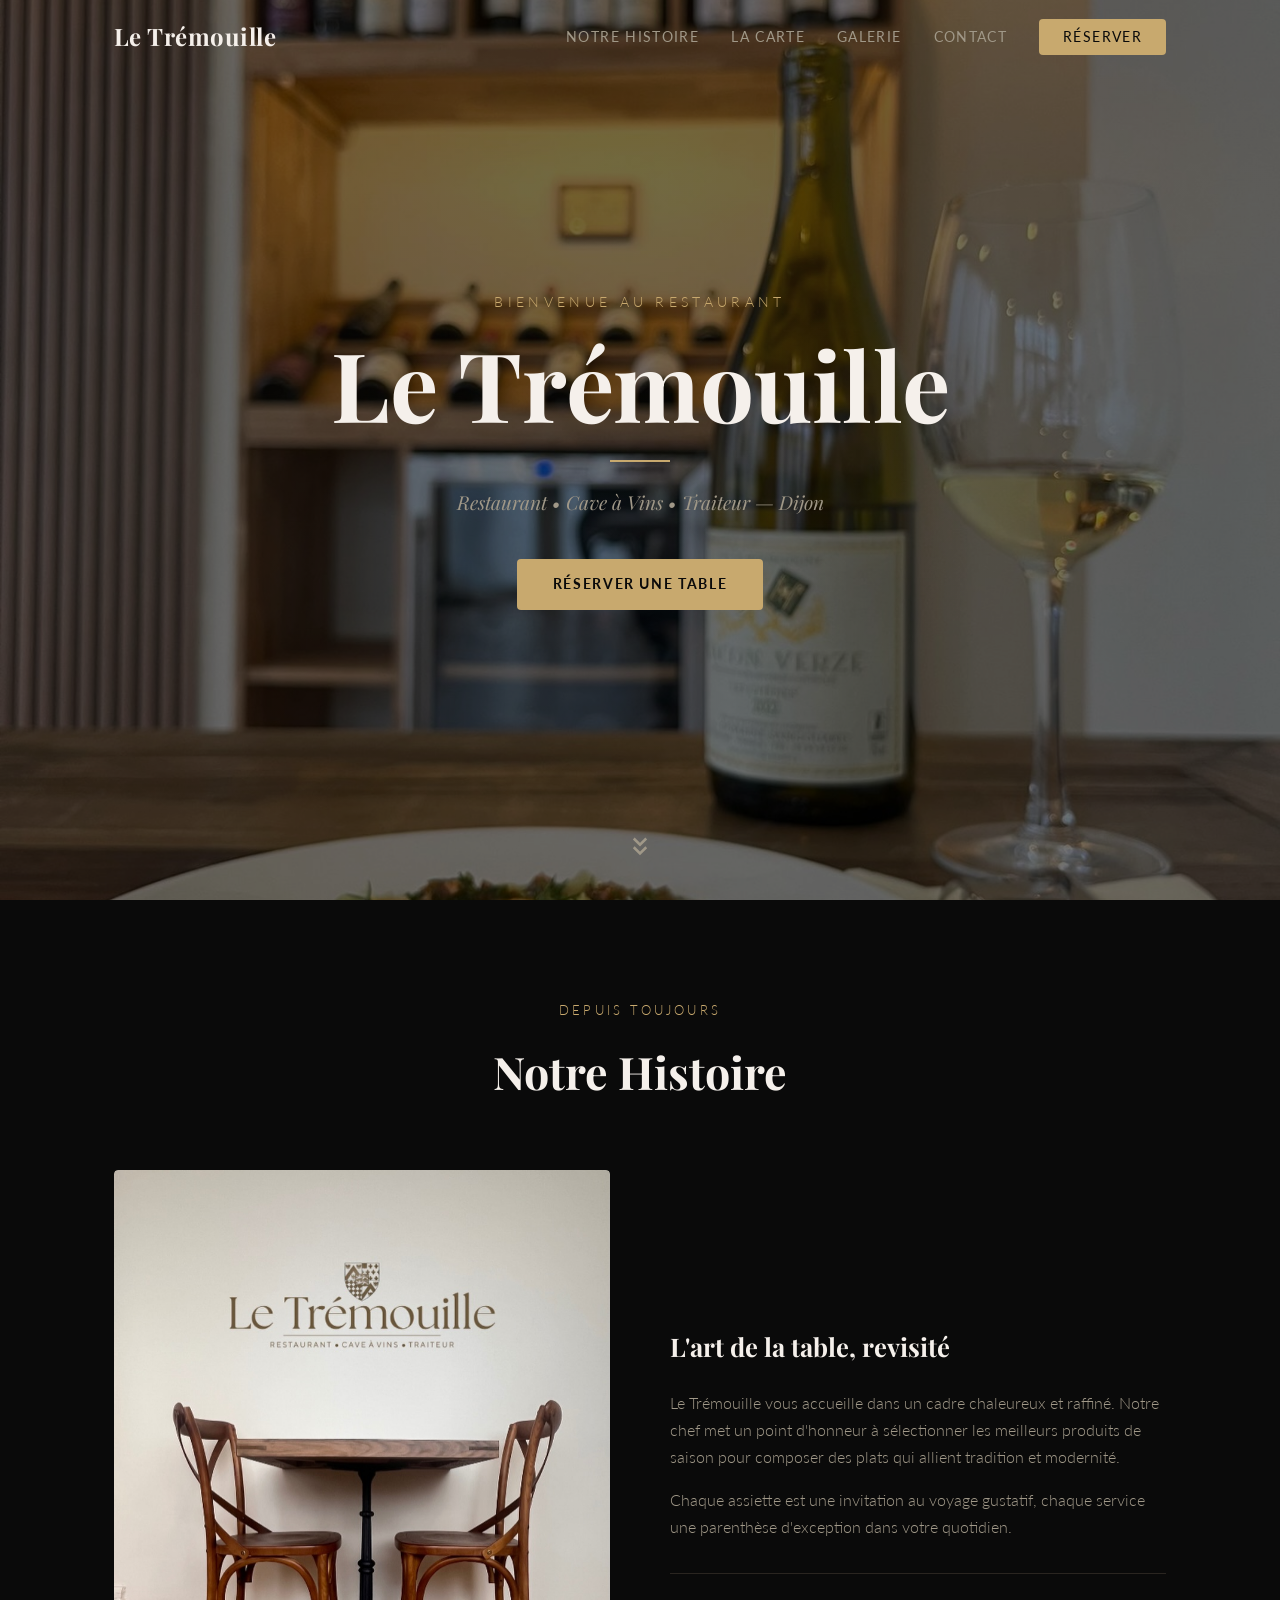
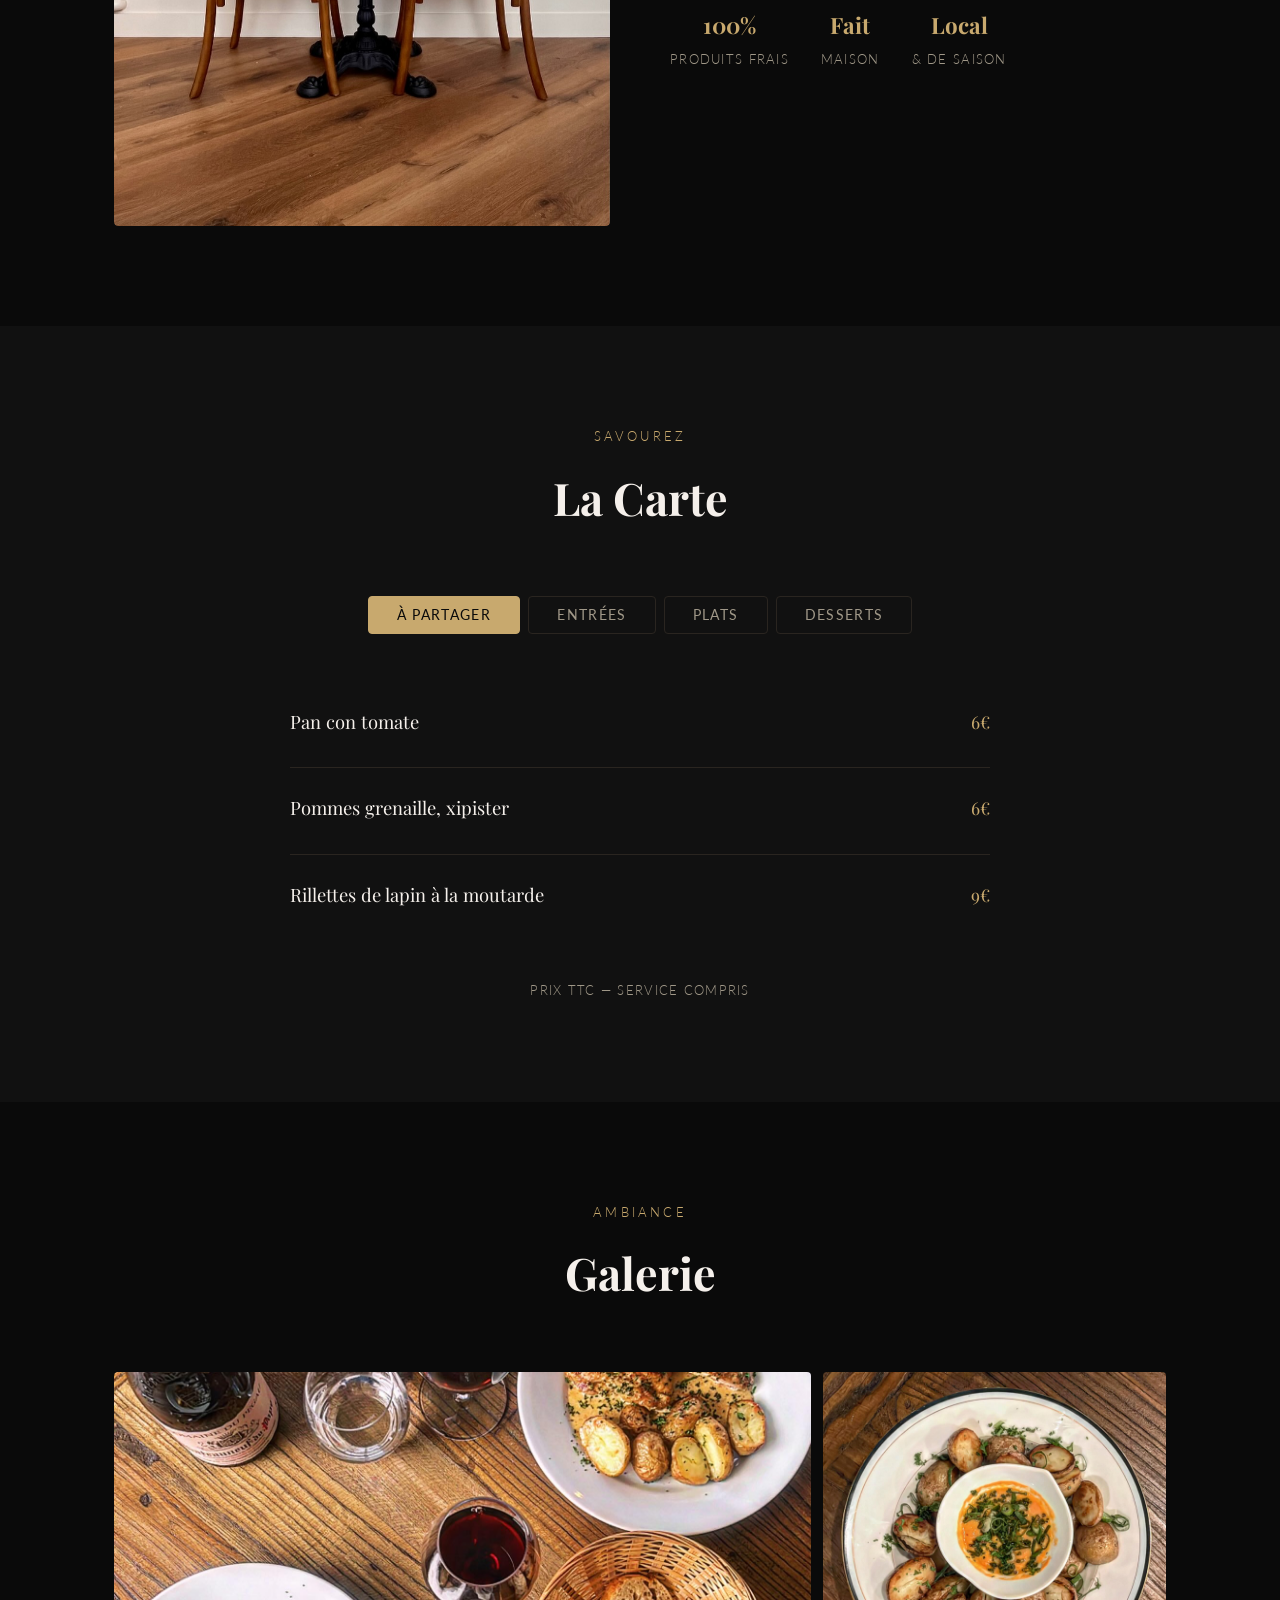
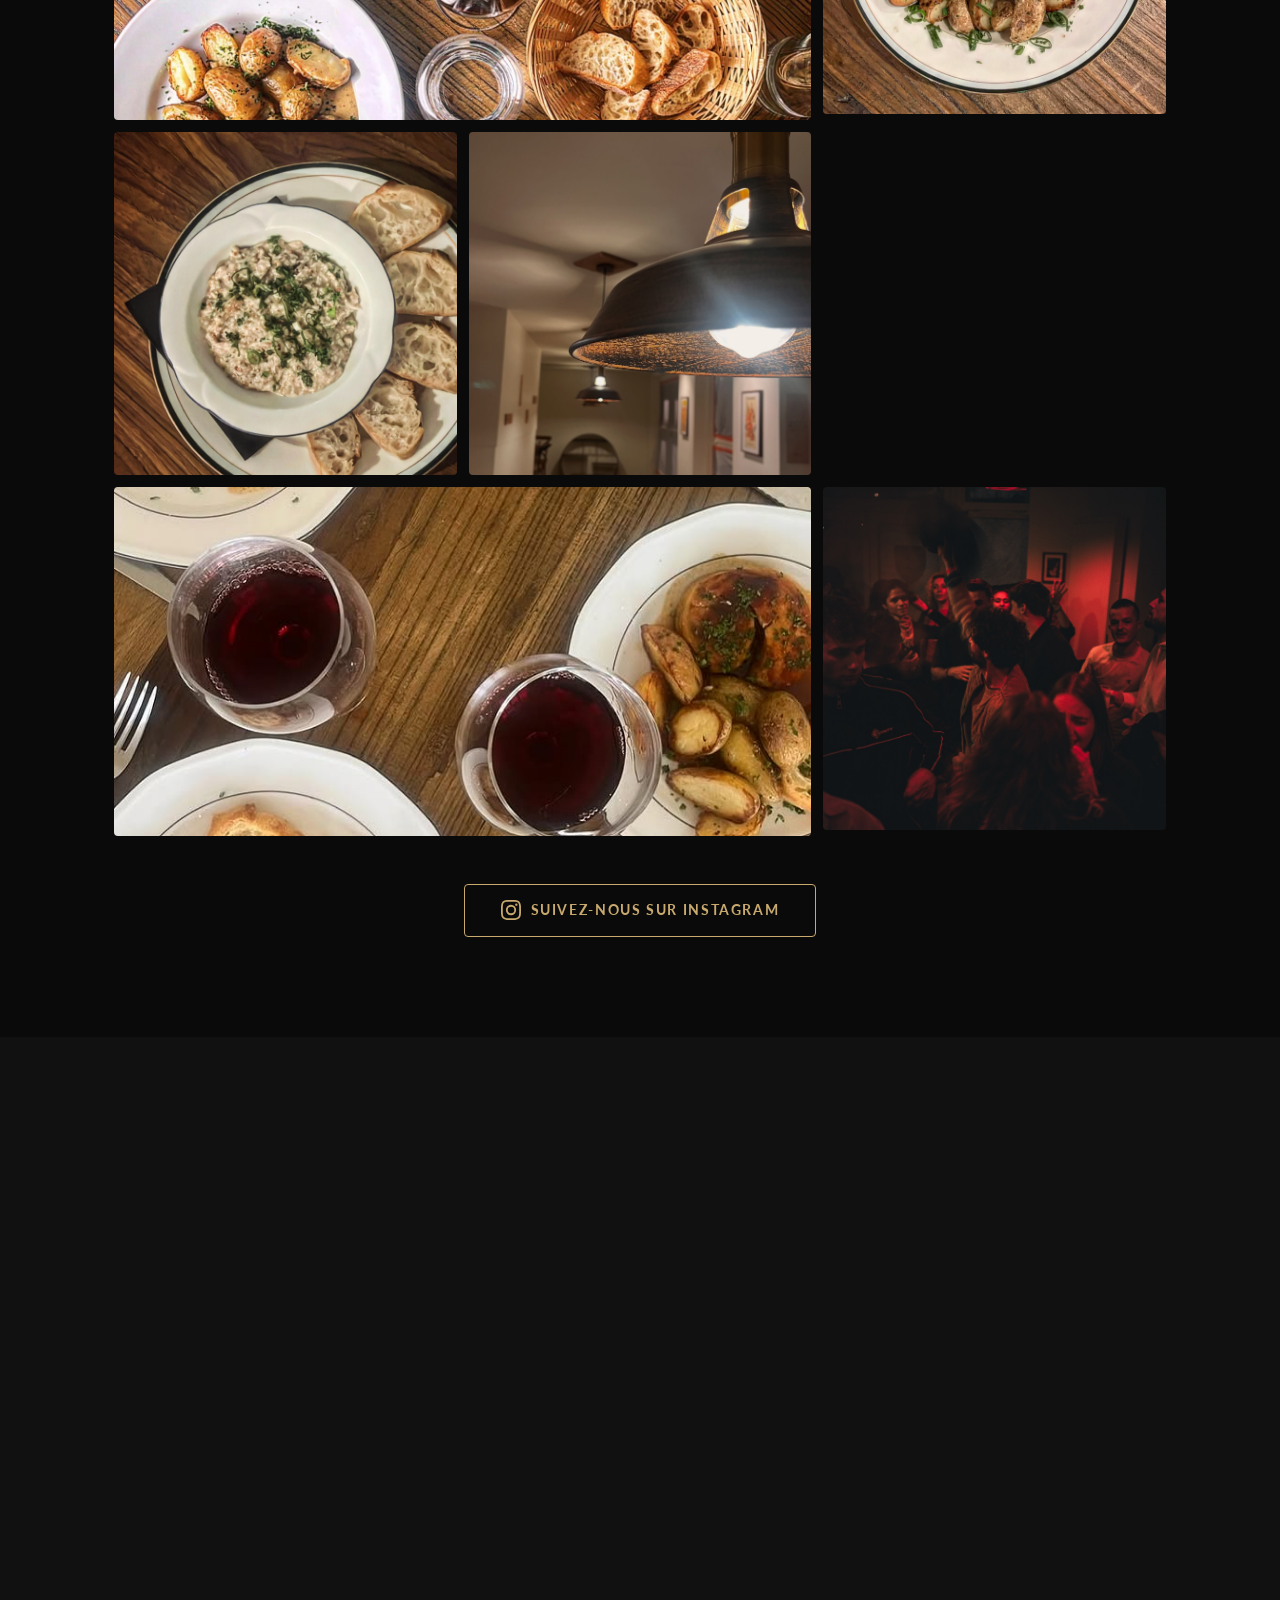
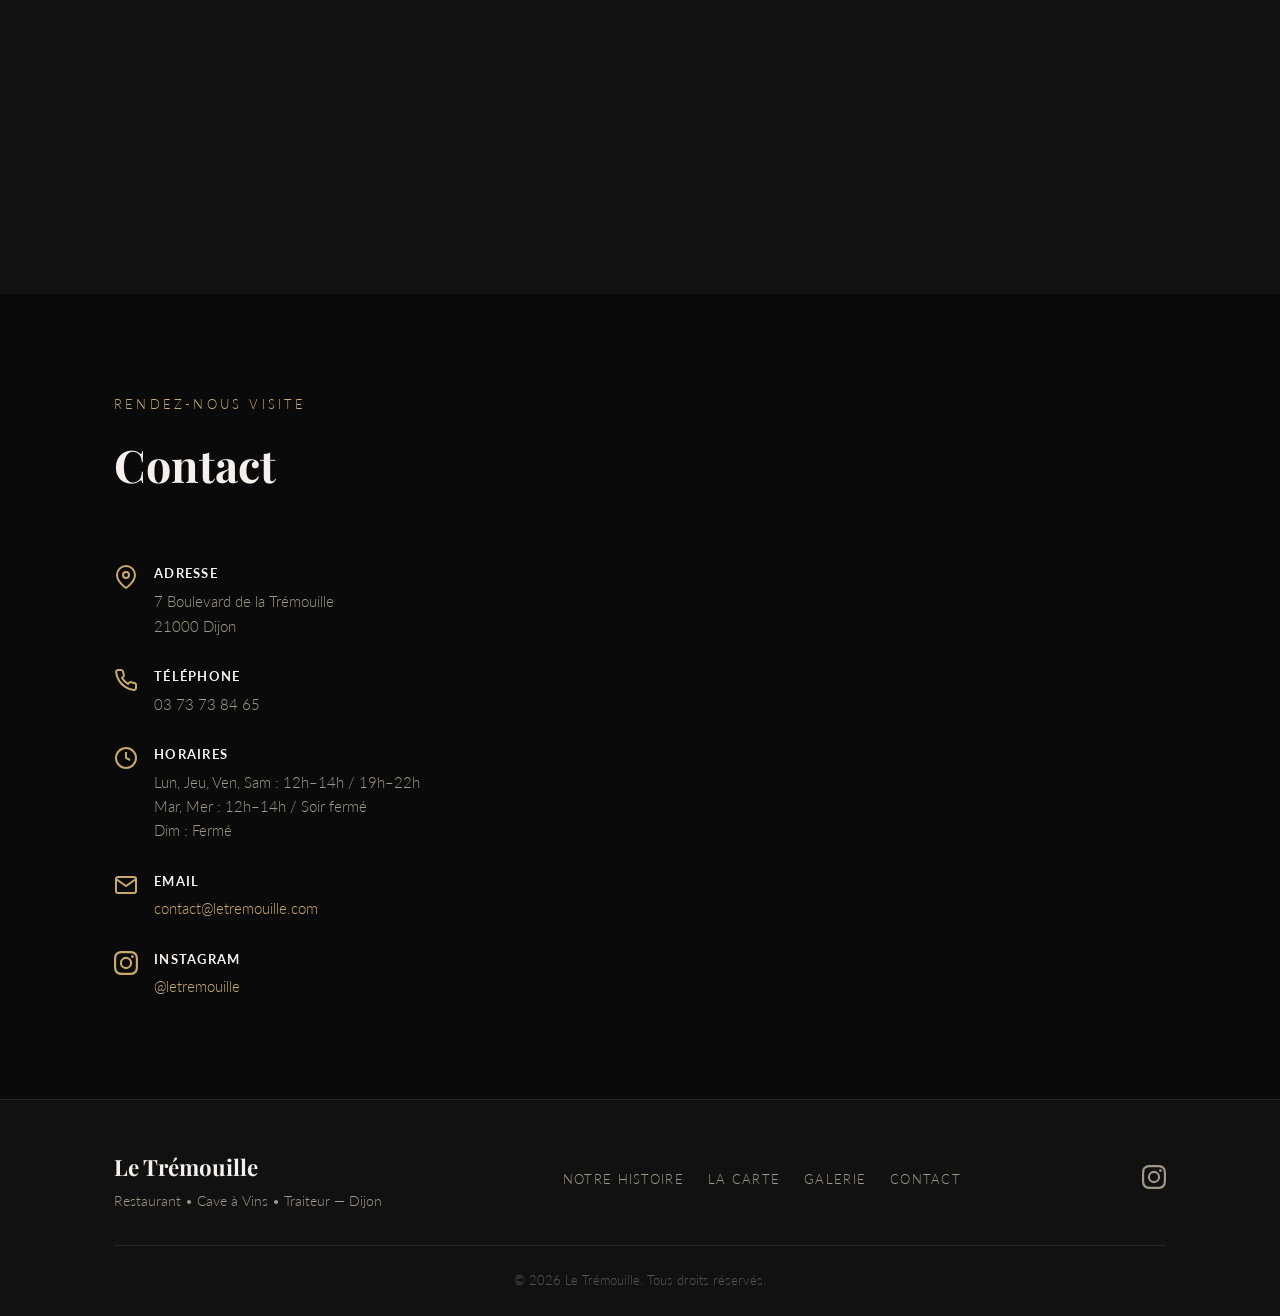
==== commit 8a22e37c: "Remove session storage completely and bust browser cache Clean up unused STORAGE_KEY variable and se" ====
--- a/index.html
+++ b/index.html
@@ -10,14 +10,14 @@
     <meta name="keywords" content="restaurant Dijon, Le Trémouille, cave à vins Dijon, traiteur Dijon, restaurant Boulevard Trémouille, cuisine bourguignonne, bœuf bourguignon, restaurant Bourgogne, gastronomie Dijon">
     <meta name="author" content="Le Trémouille">
     <meta name="robots" content="index, follow">
-    <link rel="canonical" href="https://letremouille.fr/">
+    <link rel="canonical" href="https://renesenses.github.io/LeTremouille-v2/">
 
     <!-- Open Graph / Facebook -->
     <meta property="og:type" content="restaurant">
     <meta property="og:title" content="Le Trémouille — Restaurant, Cave à Vins & Traiteur à Dijon">
     <meta property="og:description" content="Cuisine locale et de saison au cœur de Dijon. Restaurant, cave à vins et traiteur. Réservez votre table en ligne.">
-    <meta property="og:url" content="https://letremouille.fr/">
-    <meta property="og:image" content="https://letremouille.fr/images/photo-01.jpg">
+    <meta property="og:url" content="https://renesenses.github.io/LeTremouille-v2/">
+    <meta property="og:image" content="https://renesenses.github.io/LeTremouille-v2/images/photo-01.jpg">
     <meta property="og:locale" content="fr_FR">
     <meta property="og:site_name" content="Le Trémouille">
 
@@ -25,7 +25,7 @@
     <meta name="twitter:card" content="summary_large_image">
     <meta name="twitter:title" content="Le Trémouille — Restaurant, Cave à Vins & Traiteur à Dijon">
     <meta name="twitter:description" content="Cuisine locale et de saison au cœur de Dijon. Réservez votre table en ligne.">
-    <meta name="twitter:image" content="https://letremouille.fr/images/photo-01.jpg">
+    <meta name="twitter:image" content="https://renesenses.github.io/LeTremouille-v2/images/photo-01.jpg">
 
     <!-- Geo / Local SEO -->
     <meta name="geo.region" content="FR-21">
@@ -40,7 +40,7 @@
         "@type": "Restaurant",
         "name": "Le Trémouille",
         "description": "Restaurant, cave à vins et traiteur à Dijon. Cuisine locale, de saison, fait maison.",
-        "url": "https://letremouille.fr",
+        "url": "https://renesenses.github.io/LeTremouille-v2",
         "telephone": "+33373738465",
         "email": "contact@letremouille.com",
         "address": {
@@ -55,7 +55,7 @@
             "latitude": 47.322,
             "longitude": 5.034
         },
-        "image": "https://letremouille.fr/images/photo-01.jpg",
+        "image": "https://renesenses.github.io/LeTremouille-v2/images/photo-01.jpg",
         "servesCuisine": ["Française", "Bourguignonne"],
         "priceRange": "€€",
         "openingHoursSpecification": [
@@ -378,7 +378,7 @@
             </div>
             <form class="reservation-form" id="reservationForm" action="https://formsubmit.co/373d3daf9c777f425e74d77aba83aa0b" method="POST">
                 <input type="hidden" name="_subject" value="Nouvelle réservation — Le Trémouille">
-                <input type="hidden" name="_next" value="https://renesenses.github.io/LeTremouille/#reservation">
+                <input type="hidden" name="_next" value="https://renesenses.github.io/LeTremouille-v2/#reservation">
                 <input type="hidden" name="_captcha" value="false">
                 <input type="hidden" name="_template" value="table">
                 <input type="hidden" name="_replyto" id="replyto">
@@ -551,6 +551,6 @@
     </div>
 
     <script src="script.js"></script>
-    <script src="ardoise.js"></script>
+    <script src="ardoise.js?v=2"></script>
 </body>
 </html>
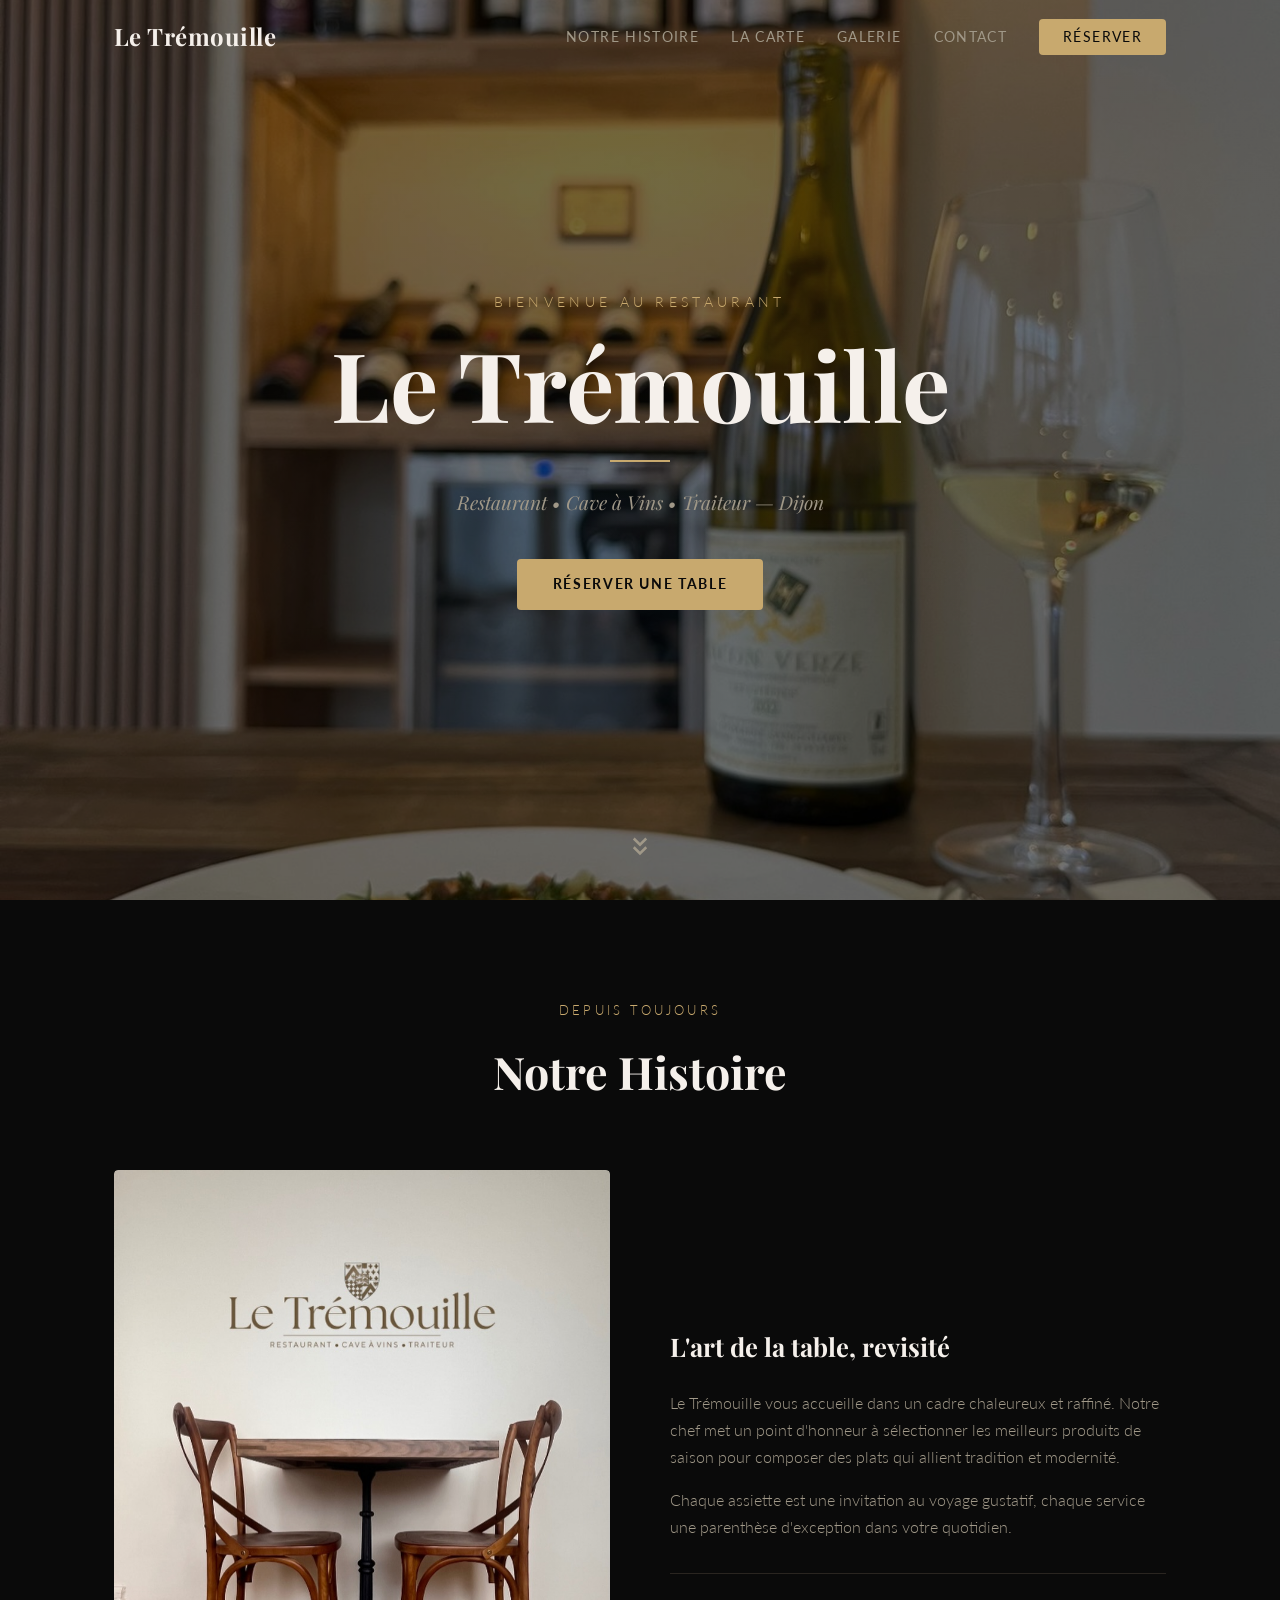
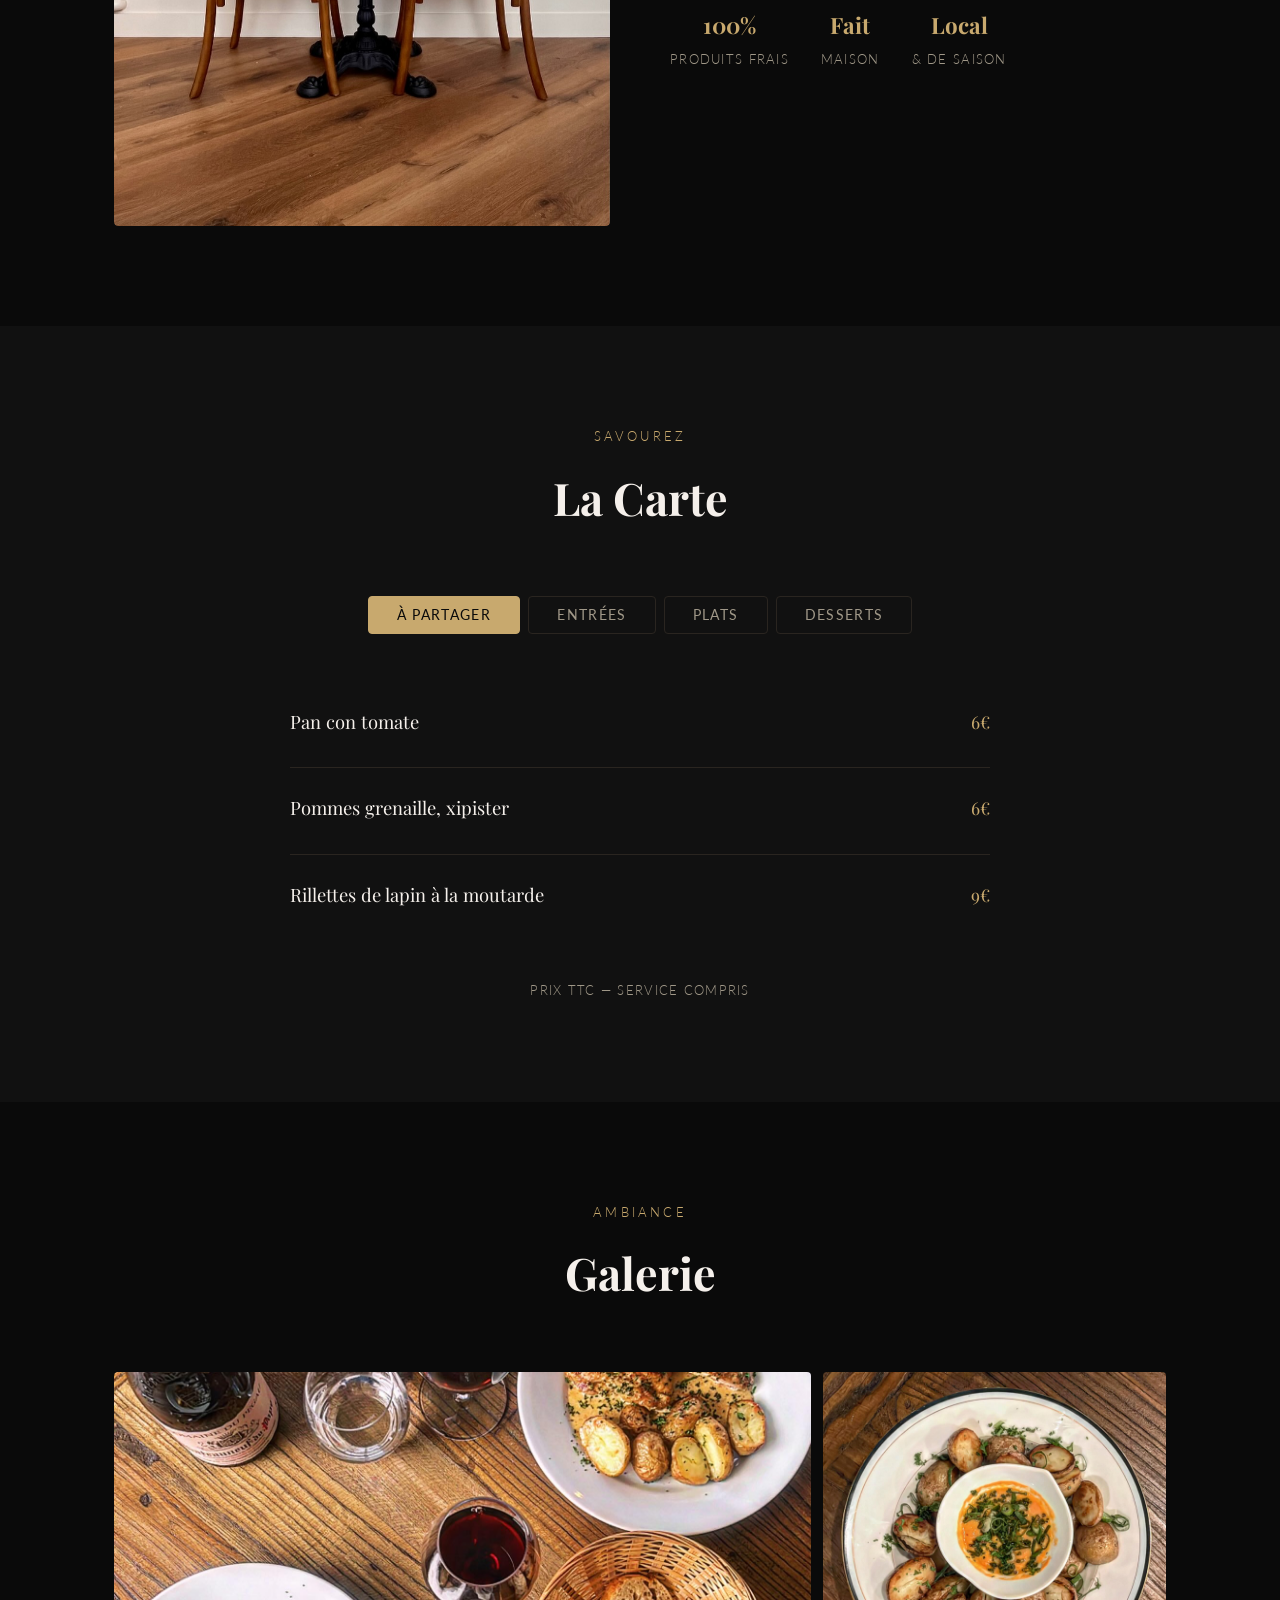
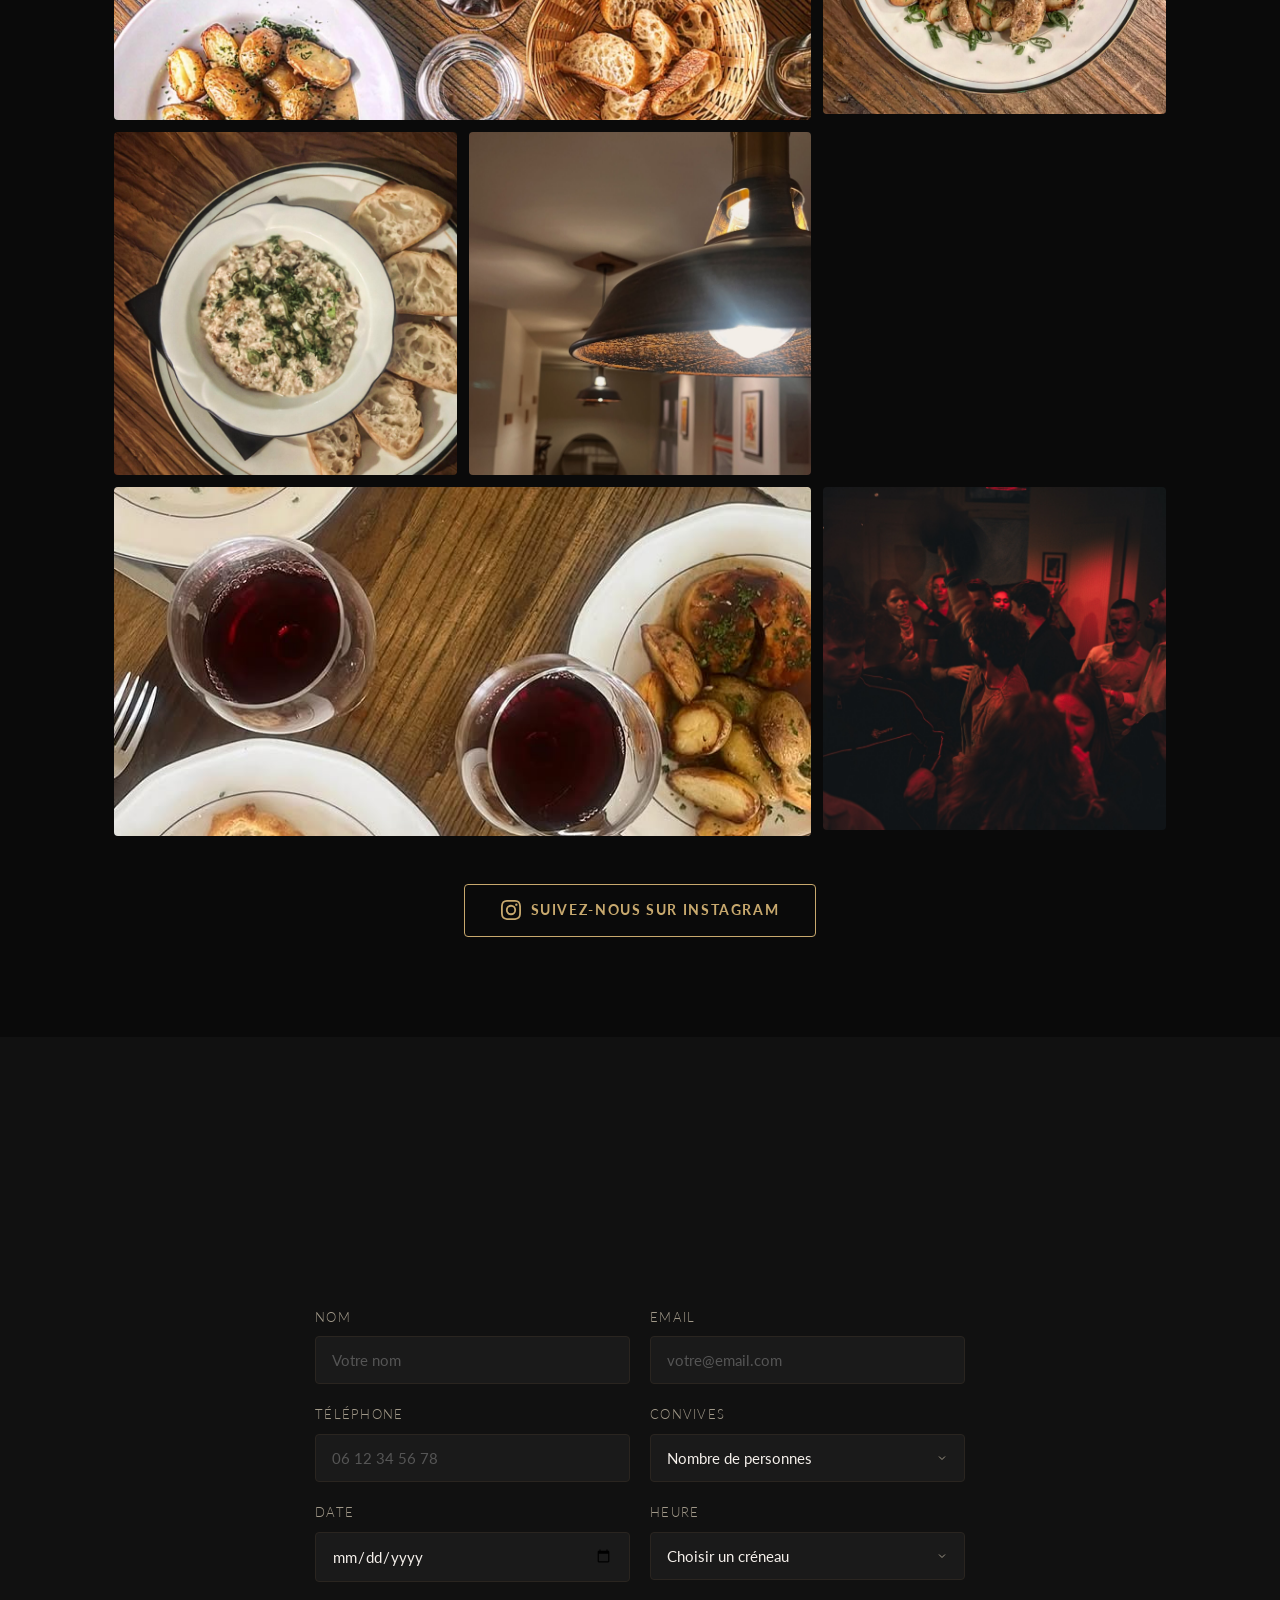
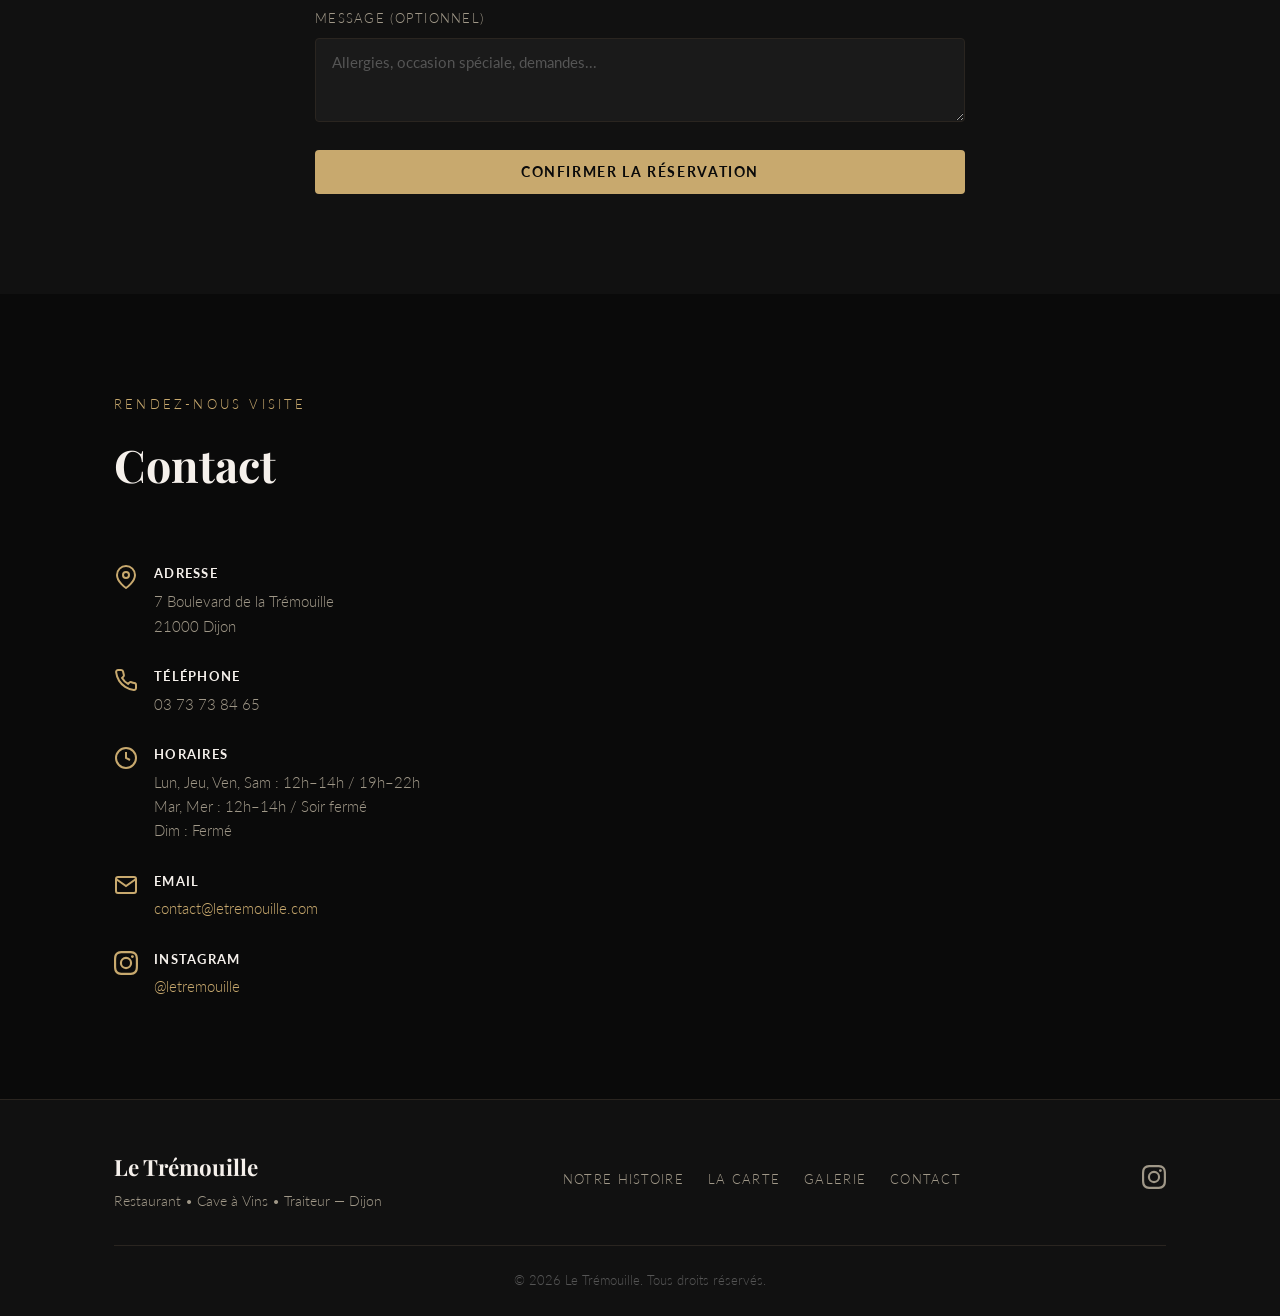
==== commit 437539dc: "Improve ardoise modal design - Richer chalkboard background with radial gradient and subtle texture " ====
--- a/index.html
+++ b/index.html
@@ -102,7 +102,7 @@
     }
     </script>
 
-    <link rel="stylesheet" href="style.css">
+    <link rel="stylesheet" href="style.css?v=2">
     <link rel="preconnect" href="https://fonts.googleapis.com">
     <link rel="preconnect" href="https://fonts.gstatic.com" crossorigin>
     <link href="https://fonts.googleapis.com/css2?family=Playfair+Display:ital,wght@0,400;0,700;1,400&family=Lato:wght@300;400;700&display=swap" rel="stylesheet">
--- a/style.css
+++ b/style.css
@@ -785,14 +785,15 @@
     position: fixed;
     inset: 0;
     z-index: 2000;
-    background: rgba(0, 0, 0, 0.7);
-    backdrop-filter: blur(4px);
+    background: rgba(0, 0, 0, 0.75);
+    backdrop-filter: blur(6px);
+    -webkit-backdrop-filter: blur(6px);
     display: flex;
     align-items: center;
     justify-content: center;
     opacity: 0;
     visibility: hidden;
-    transition: opacity 0.4s ease, visibility 0.4s ease;
+    transition: opacity 0.5s ease, visibility 0.5s ease;
 }
 
 .ardoise-overlay.active {
@@ -803,93 +804,123 @@
 .ardoise {
     position: relative;
     width: 92%;
-    max-width: 520px;
+    max-width: 540px;
     max-height: 85vh;
     overflow-y: auto;
     background:
-        linear-gradient(135deg, rgba(255,255,255,0.03) 0%, transparent 50%),
-        linear-gradient(215deg, rgba(255,255,255,0.02) 0%, transparent 40%),
-        #1a2a1a;
-    border: 8px solid #5c3d2e;
-    outline: 3px solid #3e2a1e;
-    border-radius: 6px;
-    padding: 40px 36px 32px;
-    box-shadow: 0 20px 60px rgba(0, 0, 0, 0.6), inset 0 1px 0 rgba(255,255,255,0.05);
-    transform: scale(0.9);
+        radial-gradient(ellipse at 20% 0%, rgba(200, 169, 110, 0.06) 0%, transparent 50%),
+        linear-gradient(180deg, #1e2e1e 0%, #1a2a1a 40%, #172417 100%);
+    border: 10px solid;
+    border-image: linear-gradient(160deg, #7a5438, #5c3d2e 40%, #3e2a1e 80%, #5c3d2e) 1;
+    border-radius: 0;
+    outline: 2px solid #2a1c14;
+    padding: 44px 40px 36px;
+    box-shadow:
+        0 25px 80px rgba(0, 0, 0, 0.7),
+        0 4px 20px rgba(0, 0, 0, 0.4),
+        inset 0 1px 0 rgba(255,255,255,0.06),
+        inset 0 -1px 0 rgba(0,0,0,0.3);
+    transform: scale(0.92) translateY(20px);
     opacity: 0;
-    transition: transform 0.4s ease, opacity 0.4s ease;
+    transition: transform 0.5s cubic-bezier(0.16, 1, 0.3, 1), opacity 0.5s ease;
 }
 
 .ardoise-overlay.active .ardoise {
-    transform: scale(1);
+    transform: scale(1) translateY(0);
     opacity: 1;
+}
+
+/* Chalk dust texture overlay */
+.ardoise::before {
+    content: '';
+    position: absolute;
+    inset: 0;
+    background: url("data:image/svg+xml,%3Csvg width='100' height='100' xmlns='http://www.w3.org/2000/svg'%3E%3Cfilter id='n'%3E%3CfeTurbulence baseFrequency='0.8' numOctaves='4' stitchTiles='stitch'/%3E%3C/filter%3E%3Crect width='100' height='100' filter='url(%23n)' opacity='0.03'/%3E%3C/svg%3E");
+    pointer-events: none;
+    opacity: 0.5;
 }
 
 .ardoise-close {
     position: absolute;
-    top: 10px;
-    right: 14px;
+    top: 12px;
+    right: 16px;
     background: none;
     border: none;
-    color: #a09888;
-    font-size: 2rem;
+    color: rgba(160, 152, 136, 0.6);
+    font-size: 1.8rem;
     cursor: pointer;
     line-height: 1;
-    transition: color var(--transition);
+    width: 36px;
+    height: 36px;
+    display: flex;
+    align-items: center;
+    justify-content: center;
+    border-radius: 50%;
+    transition: color var(--transition), background var(--transition);
 }
 
 .ardoise-close:hover {
     color: #e8e0d0;
+    background: rgba(255,255,255,0.08);
 }
 
 .ardoise-header {
     text-align: center;
-    margin-bottom: 24px;
+    margin-bottom: 28px;
 }
 
 .ardoise-date {
-    font-size: 0.8rem;
-    text-transform: uppercase;
-    letter-spacing: 0.2em;
+    font-family: var(--font-body);
+    font-size: 0.75rem;
+    font-weight: 300;
+    text-transform: uppercase;
+    letter-spacing: 0.25em;
     color: #a09888;
-    margin-bottom: 8px;
+    margin-bottom: 10px;
 }
 
 .ardoise-title {
     font-family: var(--font-display);
-    font-size: 1.8rem;
+    font-size: 2rem;
     font-weight: 700;
     color: #e8e0d0;
+    text-shadow: 0 1px 3px rgba(0,0,0,0.3);
 }
 
 .ardoise-separator {
-    width: 50px;
+    width: 60px;
     height: 2px;
-    background: #c8a96e;
-    margin: 12px auto 0;
+    background: linear-gradient(90deg, transparent, #c8a96e, transparent);
+    margin: 14px auto 0;
 }
 
 .ardoise-category {
-    margin-bottom: 20px;
+    margin-bottom: 22px;
 }
 
 .ardoise-category-title {
     font-family: var(--font-display);
-    font-size: 1rem;
+    font-size: 0.9rem;
     font-weight: 700;
     text-transform: uppercase;
-    letter-spacing: 0.15em;
+    letter-spacing: 0.18em;
     color: #c8a96e;
-    margin-bottom: 10px;
-    padding-bottom: 6px;
-    border-bottom: 1px solid rgba(200, 169, 110, 0.25);
+    margin-bottom: 12px;
+    padding-bottom: 8px;
+    border-bottom: 1px solid rgba(200, 169, 110, 0.2);
+    text-shadow: 0 0 8px rgba(200, 169, 110, 0.15);
 }
 
 .ardoise-item {
     display: flex;
     justify-content: space-between;
     align-items: baseline;
-    padding: 6px 0;
+    padding: 7px 0;
+    gap: 12px;
+}
+
+.ardoise-item + .ardoise-item {
+    border-top: 1px dotted rgba(255,255,255,0.06);
 }
 
 .ardoise-item-info {
@@ -901,34 +932,39 @@
     font-family: var(--font-display);
     font-size: 1.05rem;
     color: #e8e0d0;
+    line-height: 1.3;
 }
 
 .ardoise-item-desc {
-    font-size: 0.85rem;
-    color: #a09888;
+    font-size: 0.82rem;
+    color: #8a8070;
     font-style: italic;
+    margin-top: 2px;
+    line-height: 1.4;
 }
 
 .ardoise-item-price {
     font-family: var(--font-display);
-    font-size: 1rem;
+    font-size: 1.05rem;
+    font-weight: 700;
     color: #c8a96e;
     white-space: nowrap;
-    margin-left: 16px;
+    flex-shrink: 0;
 }
 
 .ardoise-footer {
     text-align: center;
-    margin-top: 24px;
-    padding-top: 16px;
-    border-top: 1px solid rgba(200, 169, 110, 0.2);
+    margin-top: 28px;
+    padding-top: 18px;
+    border-top: 1px solid rgba(200, 169, 110, 0.15);
 }
 
 .ardoise-footer p {
     font-family: var(--font-display);
     font-style: italic;
-    font-size: 1rem;
+    font-size: 1.05rem;
     color: #a09888;
+    letter-spacing: 0.02em;
 }
 
 /* ===== RESPONSIVE ===== */
@@ -994,11 +1030,15 @@
     }
 
     .ardoise {
-        padding: 28px 20px 24px;
+        padding: 32px 24px 28px;
     }
 
     .ardoise-title {
-        font-size: 1.5rem;
+        font-size: 1.6rem;
+    }
+
+    .ardoise-category-title {
+        font-size: 0.82rem;
     }
 }
 
